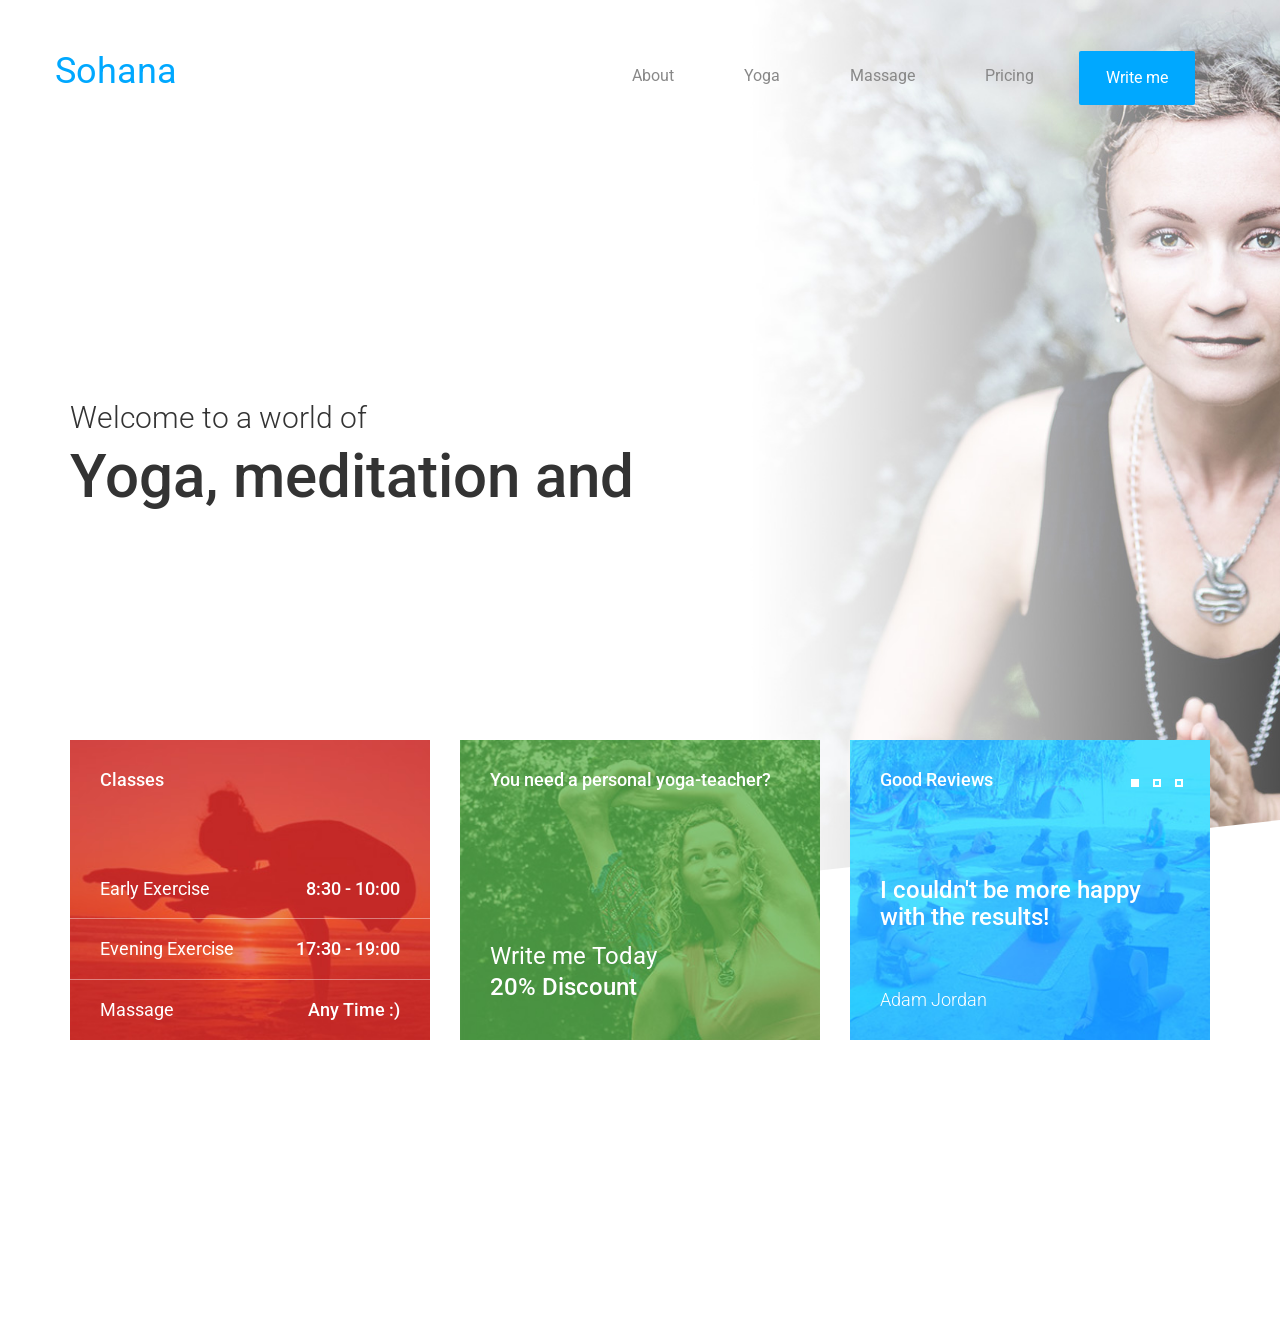
==== newsite/index.html @ 434011b8 "03.02" ====
<!DOCTYPE html>
<html ng-app='Sohana'>
  <head>
    <title>Anna Sohana - Yoga, Meditation and Massage in Bali</title>
    <meta content='text/html;charset=utf-8' http-equiv='Content-Type'>
    <meta content='Yoga, Meditation and Massage in Bali - it is possible to obtain a high-quality service in an atmosphere of Balinese beauty and comfort.' name='description'>
    <meta content='yoga, meditation, massage, bali, anna sohana' name='keywords'>
    <meta content='cv3Nt0P52URMZo4CkkmgYUwDReVI59nqCOjPQKMt_Gg' name='google-site-verification'>
    <link href='public/images/icons/favicon.ico' rel='shortcut icon' type='image/x-icon'>
    
    <!-- Normalize -->
	<link rel="stylesheet" type="text/css" href="css/normalize.css">
	<!-- Bootstrap -->
	<link rel="stylesheet" type="text/css" href="css/bootstrap.css">
	<!-- Owl -->
	<link rel="stylesheet" type="text/css" href="css/owl.css">
	<!-- Animate.css -->
	<link rel="stylesheet" type="text/css" href="css/animate.css">
	<!-- Font Awesome -->
	<link rel="stylesheet" type="text/css" href="fonts/font-awesome-4.1.0/css/font-awesome.min.css">
	<!-- Elegant Icons -->
	<link rel="stylesheet" type="text/css" href="fonts/eleganticons/et-icons.css">
	<!-- Main style -->
	<link rel="stylesheet" type="text/css" href="css/cardio.css">

    <!--[if IE]>
      <link href='public/stylesheets/ie.css' rel='stylesheet' type='text/css'>
    <![endif]-->
  </head>
  <body>
	<div class="preloader">
		<img src="img/loader.gif" alt="Preloader image">
	</div>
	<nav class="navbar">
		<div class="container">
			<!-- Brand and toggle get grouped for better mobile display -->
			<div class="navbar-header">
				<button type="button" class="navbar-toggle collapsed" data-toggle="collapse" data-target="#bs-example-navbar-collapse-1">
					<span class="sr-only">Toggle navigation</span>
					<span class="icon-bar"></span>
					<span class="icon-bar"></span>
					<span class="icon-bar"></span>
				</button>
				<a class="navbar-brand" href="#"><!--<img src="img/logo-active.png" data-active-url="img/logo-active.png" alt="">-->Sohana</a>
			</div>
			<!-- Collect the nav links, forms, and other content for toggling -->
			<div class="collapse navbar-collapse" id="bs-example-navbar-collapse-1">
				<ul class="nav navbar-nav navbar-right main-nav">
					<li><a href="#intro">About</a></li>
					<li><a href="#services">Yoga</a></li>
					<li><a href="#team">Massage</a></li>
					<li><a href="#pricing">Pricing</a></li>
					<li><a href="#" data-toggle="modal" data-target="#modal1" class="btn btn-blue">Write me</a></li>
				</ul>
			</div>
			<!-- /.navbar-collapse -->
		</div>
		<!-- /.container-fluid -->
	</nav>
	
	<header id="intro">
		<div class="container">
			<div class="table">
				<div class="header-text">
					<div class="row">
						<div class="col-md-8 text-left ">
							<h3 class="light ">Welcome to a world of</h3>
							<h1 class=" typed">Yoga, meditation and massage on Bali.</h1>
							<!--<span class="typed-cursor">|</span>-->
						</div>
					</div>
				</div>
			</div>
		</div>
	</header>
	<section class="top-section">
		<div class="cut cut-top"></div>
		<div class="container">
			<div class="row intro-tables">
				<div class="col-md-4">
					<div class="intro-table intro-table-first">
						<h5 class="white heading">Classes</h5>
						<div class="owl-carousel owl-schedule bottom">
							<div class="item">
								<div class="schedule-row row">
									<div class="col-xs-6">
										<h5 class="regular white">Early Exercise</h5>
									</div>
									<div class="col-xs-6 text-right">
										<h5 class="white">8:30 - 10:00</h5>
									</div>
								</div>
								<div class="schedule-row row">
									<div class="col-xs-6">
										<h5 class="regular white">Evening
	
 Exercise</h5>
									</div>
									<div class="col-xs-6 text-right">
										<h5 class="white">17:30 - 19:00</h5>
									</div>
								</div>
								<div class="schedule-row row">
									<div class="col-xs-6">
										<h5 class="regular white">Massage</h5>
									</div>
									<div class="col-xs-6 text-right">
										<h5 class="white">Any Time :)</h5>
									</div>
								</div>
							</div>
							
						</div>
					</div>
				</div>
				<div class="col-md-4">
					<div class="intro-table intro-table-hover">
						<h5 class="white heading hide-hover">You need a personal yoga-teacher?</h5>
						<div class="bottom">
							<h4 class="white heading small-heading no-margin regular">Write me Today</h4>
							<h4 class="white heading small-pt">20% Discount</h4>
							<a href="#" data-toggle="modal" data-target="#modal1" class="btn btn-white-fill expand">Write Messege</a>
						</div>
					</div>
				</div>
				<div class="col-md-4">
					<div class="intro-table intro-table-third">
						<h5 class="white heading">Good Reviews</h5>
						<div class="owl-testimonials bottom">
							<div class="item">
								<h4 class="white heading content">I couldn't be more happy with the results!</h4>
								<h5 class="white heading light author">Adam Jordan</h5>
							</div>
							<div class="item">
								<h4 class="white heading content">I can't believe how much better I feel!</h4>
								<h5 class="white heading light author">Greg Pardon</h5>
							</div>
							<div class="item">
								<h4 class="white heading content">Incredible transformation and I feel so healthy!</h4>
								<h5 class="white heading light author">Christina Goldman</h5>
							</div>
						</div>
					</div>
				</div>
			</div>
		</div>
	</section>
	
	<div class="modal fade" id="modal1" tabindex="-1" role="dialog" aria-labelledby="myModalLabel" aria-hidden="true">
		<div class="modal-dialog">
			<div class="modal-content modal-popup">
				<a href="#" class="close-link"><i class="icon_close_alt2"></i></a>
				<h3 class="white">I answer you! </h3>
				<form action="" class="popup-form">
					<input type="text" class="form-control form-white" placeholder="Full Name">
					<input type="text" class="form-control form-white" placeholder="Email Address">
					<div class="dropdown">
						<button id="dLabel" class="form-control form-white dropdown" type="button" data-toggle="dropdown" aria-haspopup="true" aria-expanded="false">
							What do u need?
						</button>
						<ul class="dropdown-menu animated fadeIn" role="menu" aria-labelledby="dLabel">
							<li class="animated lightSpeedIn"><a href="#">Massage</a></li>
							<li class="animated lightSpeedIn"><a href="#">Yoga</a></li>
							<li class="animated lightSpeedIn"><a href="#">Meditation</a></li>
							<li class="animated lightSpeedIn"><a href="#">Free trial class</a></li>
						</ul>
					</div>
					<div class="checkbox-holder text-left">
						<div class="checkbox">
							<input type="checkbox" value="None" id="squaredOne" name="check" />
							
						</div>
					</div>
					<button type="submit" class="btn btn-submit">Submit</button>
				</form>
			</div>
		</div>
	</div>
	
    </body>
  
  <script src="js/jquery-1.11.1.min.js"></script>
  <script src="js/owl.carousel.min.js"></script>
  <script src="js/bootstrap.min.js"></script>
  <script src="js/wow.min.js"></script>
  <script src="js/typewriter.js"></script>
  <script src="js/jquery.onepagenav.js"></script>
  <script src="js/main.js"></script>
  
  <script src='vendor/components/angular/angular.min.js' type='text/javascript'></script>
    <script src='vendor/components/angular-sanitize/angular-sanitize.min.js' type='text/javascript'></script>
    <script src='public/javascripts/application.js' type='text/javascript'></script>
  
</html>
---- newsite/fonts/eleganticons/et-icons.css ----
@font-face {
	font-family: 'ElegantIcons';
	src:url('ElegantIcons.eot');
	src:url('ElegantIcons.eot?#iefix') format('embedded-opentype'),
		url('ElegantIcons.woff') format('woff'),
		url('ElegantIcons.ttf') format('truetype'),
		url('ElegantIcons.svg#ElegantIcons') format('svg');
	font-weight: normal;
	font-style: normal;
}

/* Use the following CSS code if you want to use data attributes for inserting your icons */
[data-icon]:before {
	font-family: 'ElegantIcons';
	content: attr(data-icon);
	speak: none;
	font-weight: normal;
	font-variant: normal;
	text-transform: none;
	line-height: 1;
	-webkit-font-smoothing: antialiased;
	-moz-osx-font-smoothing: grayscale;
}

/* Use the following CSS code if you want to have a class per icon */
/*
Instead of a list of all class selectors,
you can use the generic selector below, but it's slower:
[class*="your-class-prefix"] {
*/
.arrow_up, .arrow_down, .arrow_left, .arrow_right, .arrow_left-up, .arrow_right-up, .arrow_right-down, .arrow_left-down, .arrow-up-down, .arrow_up-down_alt, .arrow_left-right_alt, .arrow_left-right, .arrow_expand_alt2, .arrow_expand_alt, .arrow_condense, .arrow_expand, .arrow_move, .arrow_carrot-up, .arrow_carrot-down, .arrow_carrot-left, .arrow_carrot-right, .arrow_carrot-2up, .arrow_carrot-2down, .arrow_carrot-2left, .arrow_carrot-2right, .arrow_carrot-up_alt2, .arrow_carrot-down_alt2, .arrow_carrot-left_alt2, .arrow_carrot-right_alt2, .arrow_carrot-2up_alt2, .arrow_carrot-2down_alt2, .arrow_carrot-2left_alt2, .arrow_carrot-2right_alt2, .arrow_triangle-up, .arrow_triangle-down, .arrow_triangle-left, .arrow_triangle-right, .arrow_triangle-up_alt2, .arrow_triangle-down_alt2, .arrow_triangle-left_alt2, .arrow_triangle-right_alt2, .arrow_back, .icon_minus-06, .icon_plus, .icon_close, .icon_check, .icon_minus_alt2, .icon_plus_alt2, .icon_close_alt2, .icon_check_alt2, .icon_zoom-out_alt, .icon_zoom-in_alt, .icon_search, .icon_box-empty, .icon_box-selected, .icon_minus-box, .icon_plus-box, .icon_box-checked, .icon_circle-empty, .icon_circle-slelected, .icon_stop_alt2, .icon_stop, .icon_pause_alt2, .icon_pause, .icon_menu, .icon_menu-square_alt2, .icon_menu-circle_alt2, .icon_ul, .icon_ol, .icon_adjust-horiz, .icon_adjust-vert, .icon_document_alt, .icon_documents_alt, .icon_pencil, .icon_pencil-edit_alt, .icon_pencil-edit, .icon_folder-alt, .icon_folder-open_alt, .icon_folder-add_alt, .icon_info_alt, .icon_error-oct_alt, .icon_error-circle_alt, .icon_error-triangle_alt, .icon_question_alt2, .icon_question, .icon_comment_alt, .icon_chat_alt, .icon_vol-mute_alt, .icon_volume-low_alt, .icon_volume-high_alt, .icon_quotations, .icon_quotations_alt2, .icon_clock_alt, .icon_lock_alt, .icon_lock-open_alt, .icon_key_alt, .icon_cloud_alt, .icon_cloud-upload_alt, .icon_cloud-download_alt, .icon_image, .icon_images, .icon_lightbulb_alt, .icon_gift_alt, .icon_house_alt, .icon_genius, .icon_mobile, .icon_tablet, .icon_laptop, .icon_desktop, .icon_camera_alt, .icon_mail_alt, .icon_cone_alt, .icon_ribbon_alt, .icon_bag_alt, .icon_creditcard, .icon_cart_alt, .icon_paperclip, .icon_tag_alt, .icon_tags_alt, .icon_trash_alt, .icon_cursor_alt, .icon_mic_alt, .icon_compass_alt, .icon_pin_alt, .icon_pushpin_alt, .icon_map_alt, .icon_drawer_alt, .icon_toolbox_alt, .icon_book_alt, .icon_calendar, .icon_film, .icon_table, .icon_contacts_alt, .icon_headphones, .icon_lifesaver, .icon_piechart, .icon_refresh, .icon_link_alt, .icon_link, .icon_loading, .icon_blocked, .icon_archive_alt, .icon_heart_alt, .icon_star_alt, .icon_star-half_alt, .icon_star, .icon_star-half, .icon_tools, .icon_tool, .icon_cog, .icon_cogs, .arrow_up_alt, .arrow_down_alt, .arrow_left_alt, .arrow_right_alt, .arrow_left-up_alt, .arrow_right-up_alt, .arrow_right-down_alt, .arrow_left-down_alt, .arrow_condense_alt, .arrow_expand_alt3, .arrow_carrot_up_alt, .arrow_carrot-down_alt, .arrow_carrot-left_alt, .arrow_carrot-right_alt, .arrow_carrot-2up_alt, .arrow_carrot-2dwnn_alt, .arrow_carrot-2left_alt, .arrow_carrot-2right_alt, .arrow_triangle-up_alt, .arrow_triangle-down_alt, .arrow_triangle-left_alt, .arrow_triangle-right_alt, .icon_minus_alt, .icon_plus_alt, .icon_close_alt, .icon_check_alt, .icon_zoom-out, .icon_zoom-in, .icon_stop_alt, .icon_menu-square_alt, .icon_menu-circle_alt, .icon_document, .icon_documents, .icon_pencil_alt, .icon_folder, .icon_folder-open, .icon_folder-add, .icon_folder_upload, .icon_folder_download, .icon_info, .icon_error-circle, .icon_error-oct, .icon_error-triangle, .icon_question_alt, .icon_comment, .icon_chat, .icon_vol-mute, .icon_volume-low, .icon_volume-high, .icon_quotations_alt, .icon_clock, .icon_lock, .icon_lock-open, .icon_key, .icon_cloud, .icon_cloud-upload, .icon_cloud-download, .icon_lightbulb, .icon_gift, .icon_house, .icon_camera, .icon_mail, .icon_cone, .icon_ribbon, .icon_bag, .icon_cart, .icon_tag, .icon_tags, .icon_trash, .icon_cursor, .icon_mic, .icon_compass, .icon_pin, .icon_pushpin, .icon_map, .icon_drawer, .icon_toolbox, .icon_book, .icon_contacts, .icon_archive, .icon_heart, .icon_profile, .icon_group, .icon_grid-2x2, .icon_grid-3x3, .icon_music, .icon_pause_alt, .icon_phone, .icon_upload, .icon_download, .social_facebook, .social_twitter, .social_pinterest, .social_googleplus, .social_tumblr, .social_tumbleupon, .social_wordpress, .social_instagram, .social_dribbble, .social_vimeo, .social_linkedin, .social_rss, .social_deviantart, .social_share, .social_myspace, .social_skype, .social_youtube, .social_picassa, .social_googledrive, .social_flickr, .social_blogger, .social_spotify, .social_delicious, .social_facebook_circle, .social_twitter_circle, .social_pinterest_circle, .social_googleplus_circle, .social_tumblr_circle, .social_stumbleupon_circle, .social_wordpress_circle, .social_instagram_circle, .social_dribbble_circle, .social_vimeo_circle, .social_linkedin_circle, .social_rss_circle, .social_deviantart_circle, .social_share_circle, .social_myspace_circle, .social_skype_circle, .social_youtube_circle, .social_picassa_circle, .social_googledrive_alt2, .social_flickr_circle, .social_blogger_circle, .social_spotify_circle, .social_delicious_circle, .social_facebook_square, .social_twitter_square, .social_pinterest_square, .social_googleplus_square, .social_tumblr_square, .social_stumbleupon_square, .social_wordpress_square, .social_instagram_square, .social_dribbble_square, .social_vimeo_square, .social_linkedin_square, .social_rss_square, .social_deviantart_square, .social_share_square, .social_myspace_square, .social_skype_square, .social_youtube_square, .social_picassa_square, .social_googledrive_square, .social_flickr_square, .social_blogger_square, .social_spotify_square, .social_delicious_square, .icon_printer, .icon_calulator, .icon_building, .icon_floppy, .icon_drive, .icon_search-2, .icon_id, .icon_id-2, .icon_puzzle, .icon_like, .icon_dislike, .icon_mug, .icon_currency, .icon_wallet, .icon_pens, .icon_easel, .icon_flowchart, .icon_datareport, .icon_briefcase, .icon_shield, .icon_percent, .icon_globe, .icon_globe-2, .icon_target, .icon_hourglass, .icon_balance, .icon_rook, .icon_printer-alt, .icon_calculator_alt, .icon_building_alt, .icon_floppy_alt, .icon_drive_alt, .icon_search_alt, .icon_id_alt, .icon_id-2_alt, .icon_puzzle_alt, .icon_like_alt, .icon_dislike_alt, .icon_mug_alt, .icon_currency_alt, .icon_wallet_alt, .icon_pens_alt, .icon_easel_alt, .icon_flowchart_alt, .icon_datareport_alt, .icon_briefcase_alt, .icon_shield_alt, .icon_percent_alt, .icon_globe_alt, .icon_clipboard {
	font-family: 'ElegantIcons';
	speak: none;
	font-style: normal;
	font-weight: normal;
	font-variant: normal;
	text-transform: none;
	line-height: 1;
	-webkit-font-smoothing: antialiased;
}
.arrow_up:before {
	content: "\21";
}
.arrow_down:before {
	content: "\22";
}
.arrow_left:before {
	content: "\23";
}
.arrow_right:before {
	content: "\24";
}
.arrow_left-up:before {
	content: "\25";
}
.arrow_right-up:before {
	content: "\26";
}
.arrow_right-down:before {
	content: "\27";
}
.arrow_left-down:before {
	content: "\28";
}
.arrow-up-down:before {
	content: "\29";
}
.arrow_up-down_alt:before {
	content: "\2a";
}
.arrow_left-right_alt:before {
	content: "\2b";
}
.arrow_left-right:before {
	content: "\2c";
}
.arrow_expand_alt2:before {
	content: "\2d";
}
.arrow_expand_alt:before {
	content: "\2e";
}
.arrow_condense:before {
	content: "\2f";
}
.arrow_expand:before {
	content: "\30";
}
.arrow_move:before {
	content: "\31";
}
.arrow_carrot-up:before {
	content: "\32";
}
.arrow_carrot-down:before {
	content: "\33";
}
.arrow_carrot-left:before {
	content: "\34";
}
.arrow_carrot-right:before {
	content: "\35";
}
.arrow_carrot-2up:before {
	content: "\36";
}
.arrow_carrot-2down:before {
	content: "\37";
}
.arrow_carrot-2left:before {
	content: "\38";
}
.arrow_carrot-2right:before {
	content: "\39";
}
.arrow_carrot-up_alt2:before {
	content: "\3a";
}
.arrow_carrot-down_alt2:before {
	content: "\3b";
}
.arrow_carrot-left_alt2:before {
	content: "\3c";
}
.arrow_carrot-right_alt2:before {
	content: "\3d";
}
.arrow_carrot-2up_alt2:before {
	content: "\3e";
}
.arrow_carrot-2down_alt2:before {
	content: "\3f";
}
.arrow_carrot-2left_alt2:before {
	content: "\40";
}
.arrow_carrot-2right_alt2:before {
	content: "\41";
}
.arrow_triangle-up:before {
	content: "\42";
}
.arrow_triangle-down:before {
	content: "\43";
}
.arrow_triangle-left:before {
	content: "\44";
}
.arrow_triangle-right:before {
	content: "\45";
}
.arrow_triangle-up_alt2:before {
	content: "\46";
}
.arrow_triangle-down_alt2:before {
	content: "\47";
}
.arrow_triangle-left_alt2:before {
	content: "\48";
}
.arrow_triangle-right_alt2:before {
	content: "\49";
}
.arrow_back:before {
	content: "\4a";
}
.icon_minus-06:before {
	content: "\4b";
}
.icon_plus:before {
	content: "\4c";
}
.icon_close:before {
	content: "\4d";
}
.icon_check:before {
	content: "\4e";
}
.icon_minus_alt2:before {
	content: "\4f";
}
.icon_plus_alt2:before {
	content: "\50";
}
.icon_close_alt2:before {
	content: "\51";
}
.icon_check_alt2:before {
	content: "\52";
}
.icon_zoom-out_alt:before {
	content: "\53";
}
.icon_zoom-in_alt:before {
	content: "\54";
}
.icon_search:before {
	content: "\55";
}
.icon_box-empty:before {
	content: "\56";
}
.icon_box-selected:before {
	content: "\57";
}
.icon_minus-box:before {
	content: "\58";
}
.icon_plus-box:before {
	content: "\59";
}
.icon_box-checked:before {
	content: "\5a";
}
.icon_circle-empty:before {
	content: "\5b";
}
.icon_circle-slelected:before {
	content: "\5c";
}
.icon_stop_alt2:before {
	content: "\5d";
}
.icon_stop:before {
	content: "\5e";
}
.icon_pause_alt2:before {
	content: "\5f";
}
.icon_pause:before {
	content: "\60";
}
.icon_menu:before {
	content: "\61";
}
.icon_menu-square_alt2:before {
	content: "\62";
}
.icon_menu-circle_alt2:before {
	content: "\63";
}
.icon_ul:before {
	content: "\64";
}
.icon_ol:before {
	content: "\65";
}
.icon_adjust-horiz:before {
	content: "\66";
}
.icon_adjust-vert:before {
	content: "\67";
}
.icon_document_alt:before {
	content: "\68";
}
.icon_documents_alt:before {
	content: "\69";
}
.icon_pencil:before {
	content: "\6a";
}
.icon_pencil-edit_alt:before {
	content: "\6b";
}
.icon_pencil-edit:before {
	content: "\6c";
}
.icon_folder-alt:before {
	content: "\6d";
}
.icon_folder-open_alt:before {
	content: "\6e";
}
.icon_folder-add_alt:before {
	content: "\6f";
}
.icon_info_alt:before {
	content: "\70";
}
.icon_error-oct_alt:before {
	content: "\71";
}
.icon_error-circle_alt:before {
	content: "\72";
}
.icon_error-triangle_alt:before {
	content: "\73";
}
.icon_question_alt2:before {
	content: "\74";
}
.icon_question:before {
	content: "\75";
}
.icon_comment_alt:before {
	content: "\76";
}
.icon_chat_alt:before {
	content: "\77";
}
.icon_vol-mute_alt:before {
	content: "\78";
}
.icon_volume-low_alt:before {
	content: "\79";
}
.icon_volume-high_alt:before {
	content: "\7a";
}
.icon_quotations:before {
	content: "\7b";
}
.icon_quotations_alt2:before {
	content: "\7c";
}
.icon_clock_alt:before {
	content: "\7d";
}
.icon_lock_alt:before {
	content: "\7e";
}
.icon_lock-open_alt:before {
	content: "\e000";
}
.icon_key_alt:before {
	content: "\e001";
}
.icon_cloud_alt:before {
	content: "\e002";
}
.icon_cloud-upload_alt:before {
	content: "\e003";
}
.icon_cloud-download_alt:before {
	content: "\e004";
}
.icon_image:before {
	content: "\e005";
}
.icon_images:before {
	content: "\e006";
}
.icon_lightbulb_alt:before {
	content: "\e007";
}
.icon_gift_alt:before {
	content: "\e008";
}
.icon_house_alt:before {
	content: "\e009";
}
.icon_genius:before {
	content: "\e00a";
}
.icon_mobile:before {
	content: "\e00b";
}
.icon_tablet:before {
	content: "\e00c";
}
.icon_laptop:before {
	content: "\e00d";
}
.icon_desktop:before {
	content: "\e00e";
}
.icon_camera_alt:before {
	content: "\e00f";
}
.icon_mail_alt:before {
	content: "\e010";
}
.icon_cone_alt:before {
	content: "\e011";
}
.icon_ribbon_alt:before {
	content: "\e012";
}
.icon_bag_alt:before {
	content: "\e013";
}
.icon_creditcard:before {
	content: "\e014";
}
.icon_cart_alt:before {
	content: "\e015";
}
.icon_paperclip:before {
	content: "\e016";
}
.icon_tag_alt:before {
	content: "\e017";
}
.icon_tags_alt:before {
	content: "\e018";
}
.icon_trash_alt:before {
	content: "\e019";
}
.icon_cursor_alt:before {
	content: "\e01a";
}
.icon_mic_alt:before {
	content: "\e01b";
}
.icon_compass_alt:before {
	content: "\e01c";
}
.icon_pin_alt:before {
	content: "\e01d";
}
.icon_pushpin_alt:before {
	content: "\e01e";
}
.icon_map_alt:before {
	content: "\e01f";
}
.icon_drawer_alt:before {
	content: "\e020";
}
.icon_toolbox_alt:before {
	content: "\e021";
}
.icon_book_alt:before {
	content: "\e022";
}
.icon_calendar:before {
	content: "\e023";
}
.icon_film:before {
	content: "\e024";
}
.icon_table:before {
	content: "\e025";
}
.icon_contacts_alt:before {
	content: "\e026";
}
.icon_headphones:before {
	content: "\e027";
}
.icon_lifesaver:before {
	content: "\e028";
}
.icon_piechart:before {
	content: "\e029";
}
.icon_refresh:before {
	content: "\e02a";
}
.icon_link_alt:before {
	content: "\e02b";
}
.icon_link:before {
	content: "\e02c";
}
.icon_loading:before {
	content: "\e02d";
}
.icon_blocked:before {
	content: "\e02e";
}
.icon_archive_alt:before {
	content: "\e02f";
}
.icon_heart_alt:before {
	content: "\e030";
}
.icon_star_alt:before {
	content: "\e031";
}
.icon_star-half_alt:before {
	content: "\e032";
}
.icon_star:before {
	content: "\e033";
}
.icon_star-half:before {
	content: "\e034";
}
.icon_tools:before {
	content: "\e035";
}
.icon_tool:before {
	content: "\e036";
}
.icon_cog:before {
	content: "\e037";
}
.icon_cogs:before {
	content: "\e038";
}
.arrow_up_alt:before {
	content: "\e039";
}
.arrow_down_alt:before {
	content: "\e03a";
}
.arrow_left_alt:before {
	content: "\e03b";
}
.arrow_right_alt:before {
	content: "\e03c";
}
.arrow_left-up_alt:before {
	content: "\e03d";
}
.arrow_right-up_alt:before {
	content: "\e03e";
}
.arrow_right-down_alt:before {
	content: "\e03f";
}
.arrow_left-down_alt:before {
	content: "\e040";
}
.arrow_condense_alt:before {
	content: "\e041";
}
.arrow_expand_alt3:before {
	content: "\e042";
}
.arrow_carrot_up_alt:before {
	content: "\e043";
}
.arrow_carrot-down_alt:before {
	content: "\e044";
}
.arrow_carrot-left_alt:before {
	content: "\e045";
}
.arrow_carrot-right_alt:before {
	content: "\e046";
}
.arrow_carrot-2up_alt:before {
	content: "\e047";
}
.arrow_carrot-2dwnn_alt:before {
	content: "\e048";
}
.arrow_carrot-2left_alt:before {
	content: "\e049";
}
.arrow_carrot-2right_alt:before {
	content: "\e04a";
}
.arrow_triangle-up_alt:before {
	content: "\e04b";
}
.arrow_triangle-down_alt:before {
	content: "\e04c";
}
.arrow_triangle-left_alt:before {
	content: "\e04d";
}
.arrow_triangle-right_alt:before {
	content: "\e04e";
}
.icon_minus_alt:before {
	content: "\e04f";
}
.icon_plus_alt:before {
	content: "\e050";
}
.icon_close_alt:before {
	content: "\e051";
}
.icon_check_alt:before {
	content: "\e052";
}
.icon_zoom-out:before {
	content: "\e053";
}
.icon_zoom-in:before {
	content: "\e054";
}
.icon_stop_alt:before {
	content: "\e055";
}
.icon_menu-square_alt:before {
	content: "\e056";
}
.icon_menu-circle_alt:before {
	content: "\e057";
}
.icon_document:before {
	content: "\e058";
}
.icon_documents:before {
	content: "\e059";
}
.icon_pencil_alt:before {
	content: "\e05a";
}
.icon_folder:before {
	content: "\e05b";
}
.icon_folder-open:before {
	content: "\e05c";
}
.icon_folder-add:before {
	content: "\e05d";
}
.icon_folder_upload:before {
	content: "\e05e";
}
.icon_folder_download:before {
	content: "\e05f";
}
.icon_info:before {
	content: "\e060";
}
.icon_error-circle:before {
	content: "\e061";
}
.icon_error-oct:before {
	content: "\e062";
}
.icon_error-triangle:before {
	content: "\e063";
}
.icon_question_alt:before {
	content: "\e064";
}
.icon_comment:before {
	content: "\e065";
}
.icon_chat:before {
	content: "\e066";
}
.icon_vol-mute:before {
	content: "\e067";
}
.icon_volume-low:before {
	content: "\e068";
}
.icon_volume-high:before {
	content: "\e069";
}
.icon_quotations_alt:before {
	content: "\e06a";
}
.icon_clock:before {
	content: "\e06b";
}
.icon_lock:before {
	content: "\e06c";
}
.icon_lock-open:before {
	content: "\e06d";
}
.icon_key:before {
	content: "\e06e";
}
.icon_cloud:before {
	content: "\e06f";
}
.icon_cloud-upload:before {
	content: "\e070";
}
.icon_cloud-download:before {
	content: "\e071";
}
.icon_lightbulb:before {
	content: "\e072";
}
.icon_gift:before {
	content: "\e073";
}
.icon_house:before {
	content: "\e074";
}
.icon_camera:before {
	content: "\e075";
}
.icon_mail:before {
	content: "\e076";
}
.icon_cone:before {
	content: "\e077";
}
.icon_ribbon:before {
	content: "\e078";
}
.icon_bag:before {
	content: "\e079";
}
.icon_cart:before {
	content: "\e07a";
}
.icon_tag:before {
	content: "\e07b";
}
.icon_tags:before {
	content: "\e07c";
}
.icon_trash:before {
	content: "\e07d";
}
.icon_cursor:before {
	content: "\e07e";
}
.icon_mic:before {
	content: "\e07f";
}
.icon_compass:before {
	content: "\e080";
}
.icon_pin:before {
	content: "\e081";
}
.icon_pushpin:before {
	content: "\e082";
}
.icon_map:before {
	content: "\e083";
}
.icon_drawer:before {
	content: "\e084";
}
.icon_toolbox:before {
	content: "\e085";
}
.icon_book:before {
	content: "\e086";
}
.icon_contacts:before {
	content: "\e087";
}
.icon_archive:before {
	content: "\e088";
}
.icon_heart:before {
	content: "\e089";
}
.icon_profile:before {
	content: "\e08a";
}
.icon_group:before {
	content: "\e08b";
}
.icon_grid-2x2:before {
	content: "\e08c";
}
.icon_grid-3x3:before {
	content: "\e08d";
}
.icon_music:before {
	content: "\e08e";
}
.icon_pause_alt:before {
	content: "\e08f";
}
.icon_phone:before {
	content: "\e090";
}
.icon_upload:before {
	content: "\e091";
}
.icon_download:before {
	content: "\e092";
}
.social_facebook:before {
	content: "\e093";
}
.social_twitter:before {
	content: "\e094";
}
.social_pinterest:before {
	content: "\e095";
}
.social_googleplus:before {
	content: "\e096";
}
.social_tumblr:before {
	content: "\e097";
}
.social_tumbleupon:before {
	content: "\e098";
}
.social_wordpress:before {
	content: "\e099";
}
.social_instagram:before {
	content: "\e09a";
}
.social_dribbble:before {
	content: "\e09b";
}
.social_vimeo:before {
	content: "\e09c";
}
.social_linkedin:before {
	content: "\e09d";
}
.social_rss:before {
	content: "\e09e";
}
.social_deviantart:before {
	content: "\e09f";
}
.social_share:before {
	content: "\e0a0";
}
.social_myspace:before {
	content: "\e0a1";
}
.social_skype:before {
	content: "\e0a2";
}
.social_youtube:before {
	content: "\e0a3";
}
.social_picassa:before {
	content: "\e0a4";
}
.social_googledrive:before {
	content: "\e0a5";
}
.social_flickr:before {
	content: "\e0a6";
}
.social_blogger:before {
	content: "\e0a7";
}
.social_spotify:before {
	content: "\e0a8";
}
.social_delicious:before {
	content: "\e0a9";
}
.social_facebook_circle:before {
	content: "\e0aa";
}
.social_twitter_circle:before {
	content: "\e0ab";
}
.social_pinterest_circle:before {
	content: "\e0ac";
}
.social_googleplus_circle:before {
	content: "\e0ad";
}
.social_tumblr_circle:before {
	content: "\e0ae";
}
.social_stumbleupon_circle:before {
	content: "\e0af";
}
.social_wordpress_circle:before {
	content: "\e0b0";
}
.social_instagram_circle:before {
	content: "\e0b1";
}
.social_dribbble_circle:before {
	content: "\e0b2";
}
.social_vimeo_circle:before {
	content: "\e0b3";
}
.social_linkedin_circle:before {
	content: "\e0b4";
}
.social_rss_circle:before {
	content: "\e0b5";
}
.social_deviantart_circle:before {
	content: "\e0b6";
}
.social_share_circle:before {
	content: "\e0b7";
}
.social_myspace_circle:before {
	content: "\e0b8";
}
.social_skype_circle:before {
	content: "\e0b9";
}
.social_youtube_circle:before {
	content: "\e0ba";
}
.social_picassa_circle:before {
	content: "\e0bb";
}
.social_googledrive_alt2:before {
	content: "\e0bc";
}
.social_flickr_circle:before {
	content: "\e0bd";
}
.social_blogger_circle:before {
	content: "\e0be";
}
.social_spotify_circle:before {
	content: "\e0bf";
}
.social_delicious_circle:before {
	content: "\e0c0";
}
.social_facebook_square:before {
	content: "\e0c1";
}
.social_twitter_square:before {
	content: "\e0c2";
}
.social_pinterest_square:before {
	content: "\e0c3";
}
.social_googleplus_square:before {
	content: "\e0c4";
}
.social_tumblr_square:before {
	content: "\e0c5";
}
.social_stumbleupon_square:before {
	content: "\e0c6";
}
.social_wordpress_square:before {
	content: "\e0c7";
}
.social_instagram_square:before {
	content: "\e0c8";
}
.social_dribbble_square:before {
	content: "\e0c9";
}
.social_vimeo_square:before {
	content: "\e0ca";
}
.social_linkedin_square:before {
	content: "\e0cb";
}
.social_rss_square:before {
	content: "\e0cc";
}
.social_deviantart_square:before {
	content: "\e0cd";
}
.social_share_square:before {
	content: "\e0ce";
}
.social_myspace_square:before {
	content: "\e0cf";
}
.social_skype_square:before {
	content: "\e0d0";
}
.social_youtube_square:before {
	content: "\e0d1";
}
.social_picassa_square:before {
	content: "\e0d2";
}
.social_googledrive_square:before {
	content: "\e0d3";
}
.social_flickr_square:before {
	content: "\e0d4";
}
.social_blogger_square:before {
	content: "\e0d5";
}
.social_spotify_square:before {
	content: "\e0d6";
}
.social_delicious_square:before {
	content: "\e0d7";
}
.icon_printer:before {
	content: "\e103";
}
.icon_calulator:before {
	content: "\e0ee";
}
.icon_building:before {
	content: "\e0ef";
}
.icon_floppy:before {
	content: "\e0e8";
}
.icon_drive:before {
	content: "\e0ea";
}
.icon_search-2:before {
	content: "\e101";
}
.icon_id:before {
	content: "\e107";
}
.icon_id-2:before {
	content: "\e108";
}
.icon_puzzle:before {
	content: "\e102";
}
.icon_like:before {
	content: "\e106";
}
.icon_dislike:before {
	content: "\e0eb";
}
.icon_mug:before {
	content: "\e105";
}
.icon_currency:before {
	content: "\e0ed";
}
.icon_wallet:before {
	content: "\e100";
}
.icon_pens:before {
	content: "\e104";
}
.icon_easel:before {
	content: "\e0e9";
}
.icon_flowchart:before {
	content: "\e109";
}
.icon_datareport:before {
	content: "\e0ec";
}
.icon_briefcase:before {
	content: "\e0fe";
}
.icon_shield:before {
	content: "\e0f6";
}
.icon_percent:before {
	content: "\e0fb";
}
.icon_globe:before {
	content: "\e0e2";
}
.icon_globe-2:before {
	content: "\e0e3";
}
.icon_target:before {
	content: "\e0f5";
}
.icon_hourglass:before {
	content: "\e0e1";
}
.icon_balance:before {
	content: "\e0ff";
}
.icon_rook:before {
	content: "\e0f8";
}
.icon_printer-alt:before {
	content: "\e0fa";
}
.icon_calculator_alt:before {
	content: "\e0e7";
}
.icon_building_alt:before {
	content: "\e0fd";
}
.icon_floppy_alt:before {
	content: "\e0e4";
}
.icon_drive_alt:before {
	content: "\e0e5";
}
.icon_search_alt:before {
	content: "\e0f7";
}
.icon_id_alt:before {
	content: "\e0e0";
}
.icon_id-2_alt:before {
	content: "\e0fc";
}
.icon_puzzle_alt:before {
	content: "\e0f9";
}
.icon_like_alt:before {
	content: "\e0dd";
}
.icon_dislike_alt:before {
	content: "\e0f1";
}
.icon_mug_alt:before {
	content: "\e0dc";
}
.icon_currency_alt:before {
	content: "\e0f3";
}
.icon_wallet_alt:before {
	content: "\e0d8";
}
.icon_pens_alt:before {
	content: "\e0db";
}
.icon_easel_alt:before {
	content: "\e0f0";
}
.icon_flowchart_alt:before {
	content: "\e0df";
}
.icon_datareport_alt:before {
	content: "\e0f2";
}
.icon_briefcase_alt:before {
	content: "\e0f4";
}
.icon_shield_alt:before {
	content: "\e0d9";
}
.icon_percent_alt:before {
	content: "\e0da";
}
.icon_globe_alt:before {
	content: "\e0de";
}
.icon_clipboard:before {
	content: "\e0e6";
}


	.glyph {
		float: left;
		text-align: center;
		padding: .75em;
		margin: .4em 1.5em .75em 0;
		width: 6em;
text-shadow: none;
	}
        .glyph_big {
        font-size: 128px;
        color: #59c5dc;
        float: left;
        margin-right: 20px;
        }

        .glyph div { padding-bottom: 10px;}

	.glyph input {
		font-family: consolas, monospace;
		font-size: 12px;
		width: 100%;
		text-align: center;
		border: 0;
		box-shadow: 0 0 0 1px #ccc;
		padding: .2em;
                -moz-border-radius: 5px;
                -webkit-border-radius: 5px;
	}
	.centered {
		margin-left: auto;
		margin-right: auto;
	}
	.glyph .fs1 {
		font-size: 2em;
	}
---- newsite/css/cardio.css ----
@import url(http://fonts.googleapis.com/css?family=Roboto:300,400,500,700);
body {
	font-family: 'Roboto', 'Helvetica Neue', 'Segoe UI', Helvetica, Arial, sans-serif;
	font-size: 14px;
	overflow-x: hidden;
	color: #2a3237;
	-webkit-font-smoothing: antialiased;
	-moz-osx-font-smoothing: grayscale;
}

.parallax {
	position: absolute;
	overflow: hidden;
	width: 100%;
	-webkit-transform: translateZ(0);
	-ms-transform: translateZ(0);
	transform: translateZ(0);
}

.parallax img {
	width: 100%;
	height: 100%;
}
/* Preloader */

.preloader {
	position: fixed;
	z-index: 9999;
	width: 100%;
	height: 100%;
	background-color: white;
}

.preloader img {
	position: absolute;
	top: calc(50% - 32px);
	left: calc(50% - 32px);
}

.preloader div {
	display: none;
	/* Preload the Second Pricing Image */
	background: url(../img/pricing2.jpg) no-repeat 9999px 9999px;
	background-position: 9999px 9999px;
}

/* Typography */

p {
	font-size: 18px;
	line-height: 1.5;
	color: #8a8e91;
}

h1,
h2,
h3,
h4,
h5,
h6 {
	font-family: 'Roboto', 'Avenir Next', 'Helvetica Neue', 'Segoe UI', Helvetica, Arial, sans-serif;
	position: relative;
	margin: 10px 0;
}

h1 {
	font-size: 60px;
}

h2 {
	font-size: 48px;
}

h3 {
	font-size: 30px;
}

h4 {
	font-size: 24px;
}

h5 {
	font-size: 18px;
}

h6 {
	font-size: 16px;
}

ul.white-list {
	padding: 0;
	list-style-type: none;
}

ul.white-list li {
	font-size: 18px;
	margin: 10px 0;
	color: #fff;
}

ul.white-list li:before {
	content: ' ';
	position: relative;
	top: -3px;
	display: inline-block;
	width: 6px;
	height: 6px;
	margin-right: 15px;
	background: white;
}

header {
	position: relative;
	width: 100%;
	color: white;
	background: rgba(28, 36, 65, 0.93);
	background: url('../img/header.jpg');
	background-size: cover;
}

header .table {
	display: table;
	height: 100%;
}

header .container {
	height: 100%;
}

header .header-text {
	display: table-cell;
	text-align: center;
	vertical-align: middle;
	color: white;
}

header .typed {
	display: inline-block;
	margin: 0;
}

header .typed-cursor {
	font-size: 60px;
	display: inline-block;
	margin: 0 10px;
	color: #00a8ff;
	-webkit-animation-name: flash;
	animation-name: flash;
	-webkit-animation-duration: 1s;
	animation-duration: 1s;
	-webkit-animation-iteration-count: infinite;
	animation-iteration-count: infinite;
}

a {
	text-decoration: none;
	color: #00a8ff;
	-webkit-transition: all 0.3s ease;
	transition: all 0.3s ease;
}
/* Navigation Bar ( Navbar ) */

nav.navbar {
	position: absolute;
	z-index: 9500;
	width: 100%;
	width: 100vw;
	-webkit-transition: all 0.3s ease;
	transition: all 0.3s ease;
}

nav.navbar .navbar-nav li.active a:not(.btn) {
	color: #00a8ff !important;
}

nav.navbar-fixed-top {
	z-index: 9499;
	top: 0;
	padding: 25px 0;
	opacity: 0;
	background: white;
	box-shadow: 0px 4px 3px rgba(0, 0, 0, 0.05);
}

nav.navbar-fixed-top .navbar-nav > li > a:not(.btn) {
	color: #bbb;
}

.icon-bar {
	background: #bbb;
}
/* Buttons */

.btn {
	font-size: 18px;
	display: inline-block;
	padding: 15px 30px;
	color: white;
	border: 2px solid transparent;
	border-radius: 2px;
	background: transparent;
	-webkit-transition: all 0.3s ease;
	transition: all 0.3s ease;
}

.btn:hover,
.btn:focus {
	color: white;
}

.btn.btn-blue {
	background: #00a8ff;
	color: #fff;
}

.btn.btn-blue:hover {
	background: #31b9ff;
}

.btn.btn-blue-fill {
	color: #00a8ff;
	border-color: #00a8ff;
	background: transparent;
}

.btn.btn-blue-fill:hover {
	color: white;
	background: #00a8ff;
}

.btn.btn-white-fill {
	color: #fff;
	border-color: #fff;
	background: transparent;
}

.btn.btn-white-fill:hover {
	color: #00a8ff;
	background: #fff;
}

.btn.btn-gray-fill {
	color: #fff;
	border-color: #fff;
	background: transparent;
}

.btn.btn-gray-fill:hover {
	border-color: #bbb;
	background: #bbb;
}

/* Blink Cursor */

.blink {
	position: relative;
	top: 4px;
	display: inline-block;
	width: 4px;
	height: 50px;
	height: 5vh;
	margin: 0 10px;
}

.navbar {
	top: 50px;
}

.container {
	position: relative;
	z-index: 1;
}
/* Sections */
section {
	position: relative;
}

.section {
	padding: 40px 0;
	background: #fff;
}

.section-padded {
	padding: 140px 0 40px;
}

.cut-top {
	content: ' ';
	position: absolute;
	z-index: 1;
	top: -80px;
	left: 0;
	width: 0;
	height: 0;
	border-top: 140px solid transparent;
	border-right: 30px solid #fff;
}

.top-section {
	background: #fff;
}

.cut-bottom {
	content: ' ';
	position: absolute;
	z-index: 1;
	bottom: -80px;
	left: 0;
	width: 0;
	height: 0;
	border-bottom: 80px solid transparent;
	border-left: 30px solid white;
}

.intro-tables {
	top: -180px;
	position: relative;
}

.intro-table {
	-webkit-background-size: cover;
	background-size: cover;
	background-repeat: repeat;
	background-position: 0% 0%;
}

.intro-table-first {
	background-image: url('../img/table-1.jpg');
}

.intro-table-hover {
	-webkit-transition: background-image 0.3s ease, background-position 0.3s;
	transition: background-image 0.3s ease, background-position 0.3s;
	background-image: url('../img/table-2.jpg');
}

.intro-table-hover h4 {
	-webkit-transform: translateY(170px);
	transform: translateY(170px);
	-webkit-transition: -webkit-transform 0.3s;
	transition: transform 0.3s;
}

.intro-table-hover:hover {
	background-image: url('../img/table-2-hover.jpg');
	background-position: 50% 50%;
}

.intro-table-third {
	background-image: url('../img/table-3.jpg');
}

.intro-table-hover .expand {
	margin: 30px;
	margin-top: 120px;
	opacity: 0;
	-webkit-transition: -webkit-transform 0.3s, opacity 0.3s;
	transition: transform 0.3s ease, opacity 0.3s;
	-webkit-transform: scale(0.6);
	-ms-transform: scale(0.6);
	transform: scale(0.6);
}

.intro-table-hover:hover h4 {
	-webkit-transform: translateY(0);
	transform: translateY(0);
}

.intro-table-hover:hover .expand {
	opacity: 1;
	-webkit-transform: scale(1);
	-ms-transform: scale(1);
	transform: scale(1);
}

.intro-table-hover .hide-hover {
	-webkit-transition: opacity 0.3s ease;
	transition: opacity 0.3s ease;
}

.intro-table-hover:hover .hide-hover {
	opacity: 0;
}

.intro-tables .intro-table {
	position: relative;
	width: 100%;
	height: 300px;
	margin: 20px 0;
}

.intro-tables .intro-table .heading {
	margin: 0;
	padding: 30px;
}

.intro-tables .intro-table .small-heading {
	margin: 0;
	padding: 0 30px;
}

.intro-tables .intro-table .bottom {
	position: absolute;
	bottom: 0;
}

.intro-tables .intro-table .owl-schedule .schedule-row {
	padding: 10px 30px;
	color: white;
	transition: all 0.3s ease;
}

.owl-schedule .schedule-row:not(:last-child) {
	border-bottom: 1px solid rgba(255, 255, 255, 0.4);
}

.owl-testimonials .author {
	margin-top: 50px;
}

.ripple-effect {
	position: absolute;
	width: 50px;
	height: 50px;
	border-radius: 50%;
	background: white;
	-webkit-animation: ripple-animation 2s;
	animation: ripple-animation 2s;
}

@-webkit-keyframes ripple-animation {
	from {
		opacity: 0.2;
		-webkit-transform: scale(1);
		transform: scale(1);
	}
	to {
		opacity: 0;
		-webkit-transform: scale(100);
		transform: scale(100);
	}
}

@keyframes ripple-animation {
	from {
		opacity: 0.2;
		-webkit-transform: scale(1);
		transform: scale(1);
	}
	to {
		opacity: 0;
		-webkit-transform: scale(100);
		transform: scale(100);
	}
}

.services {
	margin: 40px 0;
}

.service {
	width: 100%;
	height: 320px;
	margin: 80px 0;
	text-align: center;
	border: 1px solid #ddd;
	-webkit-transition: all 0.3s ease;
	transition: all 0.3s ease;
}

.service .icon-holder {
	position: relative;
	top: 100px;
	display: inline-block;
	margin-bottom: 40px;
	padding: 10px;
	background: white;
	-webkit-transition: all 0.3s ease;
	transition: all 0.3s ease;
}

.service .heading {
	position: relative;
	top: 80px;
	-webkit-transition: all 600ms cubic-bezier(0.68, -0.55, 0.265, 1.55);
	transition: all 600ms cubic-bezier(0.68, -0.55, 0.265, 1.55);
}

.service .icon-holder > img.icon {
	width: 40px;
}

.service:hover {
	border-color: #00a8ff;
}

.service:hover .icon-holder {
	top: -30px;
}

.service:hover .heading {
	top: -30px;
}

.service .description {
	width: 80%;
	margin: 0 auto;
	opacity: 0;
	-webkit-transition: all 600ms cubic-bezier(0.68, -0.55, 0.265, 1.55);
	transition: all 600ms cubic-bezier(0.68, -0.55, 0.265, 1.55);
	-webkit-transform: scale(0);
	-ms-transform: scale(0);
	transform: scale(0);
}

.service:hover .description {
	opacity: 1;
	-webkit-transform: scale(1);
	-ms-transform: scale(1);
	transform: scale(1);
}

.team {
	margin: 80px 0;
	padding-bottom: 60px;
	background: white;
	box-shadow: 0 2px 3px rgba(0, 0, 0, 0.07);
}

.team .cover .overlay {
	height: 250px;
	padding-top: 60px;
	opacity: 0;
	background: rgba(0, 168, 255, 0.9);
	-webkit-transition: opacity 0.45s ease;
	transition: opacity 0.45s ease;
}

.team:hover .cover .overlay {
	opacity: 1;
}

.team .avatar {
	position: relative;
	z-index: 2;
	margin-top: -60px;
	border-radius: 50%;
}

.team .title {
	margin: 50px 0;
}
/* Pricing */

#pricing {
	background: #00a8ff url('../img/pricing1.jpg') no-repeat center center;
	-webkit-background-size: cover;
	background-size: cover;
	-webkit-transition: background-image 0.6s linear 0.3s;
	transition: background-image 0.6s linear 0.3s;
}

.owl-pricing img {
	width: 100%;
}

.owl-pricing,
.pricings {
	margin-top: 100px;
	margin-bottom: 100px;
}

.pricing {
	position: relative;
	width: 100%;
}

.pricings .pricing .box-main,
.pricings .pricing .box-second {
	position: relative;
	left: 25%;
	display: inline-block;
	width: 50%;
	height: 300px;
	padding: 50px 40px;
	background: #bbb;
	-webkit-transition: -webkit-transform 0.3s, background-image 0.3s, opacity 0.3s;
	transition: transform 0.3s, background-image 0.3s, opacity 0.3s;
	-webkit-backface-visibility: hidden;
	backface-visibility: hidden;
}

.pricings .pricing .box-main {
	z-index: 10;
	padding-top: 40px;
}

.pricings .pricing .box-main:not(.active) {
	cursor: pointer;
}

.pricings .pricing .box-main .info-icon {
	font-size: 14px;
	position: absolute;
	top: 20px;
	right: 20px;
	pointer-events: none;
	opacity: 0;
	color: #fff;
	-webkit-transition: opacity 0.3s;
	transition: opacity 0.3s;
}

.pricings .pricing .box-main:not(.active) .info-icon {
	opacity: 1;
	-webkit-transition-delay: 0.2s;
	transition-delay: 0.2s;
}

.pricings .pricing .box-main:not(.active):hover {
	background: #afafaf;
}

.pricings .pricing .box-main.active {
	background: #00a8ff;
	-webkit-transform: translateX(-99%);
	-ms-transform: translateX(-99%);
	transform: translateX(-99%);
}

.pricings .pricing .box-second {
	position: absolute;
	top: 0;
	right: 0% !important;
	left: auto;
	opacity: 0;
	background: #afafaf;
}

.pricings .pricing .box-second.active {
	opacity: 1;
	background: #00a8ff;
}

.pricings .pricing.active .box-main,
.pricings .pricing .box-second {
	background: #00a8ff;
}

.pricings .pricing .box-main a.btn {
	margin-top: 50px;
}

.owl-twitter i.icon {
	font-size: 36px;
	margin-bottom: 60px;
	color: white;
}
/* Footer */

footer {
	padding: 140px 0 40px;
	background: url('../img/footer.jpg');
	-webkit-background-size: cover;
	background-size: cover;
}

footer .trial-button {
	overflow: hidden !important;
	margin: 40px 0;
}

footer .open-blink {
	content: ' ';
	position: relative;
	display: inline-block;
	width: 14px;
	height: 14px;
	margin: 0 20px;
	border-radius: 50%;
	background-color: #4caf50;
	-webkit-animation-name: flash;
	animation-name: flash;
	-webkit-animation-duration: 1s;
	animation-duration: 1s;
	-webkit-animation-iteration-count: infinite;
	animation-iteration-count: infinite;
}

footer .open-blink:before {
	content: ' ';
	position: absolute;
	top: -8px;
	left: -8px;
	display: inline-block;
	width: 30px;
	height: 30px;
	opacity: 0.1;
	border-radius: 50%;
	background-color: #4caf50;
}

footer .opening-hours {
	margin-top: 60px;
}

footer .bottom-footer {
	margin-top: 150px;
}

footer .social-footer {
	padding: 0;
	list-style: none;
}

footer .social-footer li {
	display: inline-block;
	margin: 0 10px;
}

footer .social-footer li a {
	font-size: 24px;
	color: #fff;
}

footer .social-footer li:hover a {
	color: #00a8ff;
}
/* Form Control */

.form-control {
	font-size: 18px;
	position: relative;
	left: 0;
	height: auto;
	padding: 20px 30px;
	border: 1px;
	border-radius: 0;
	box-shadow: 0;
}

.form-control.form-white {
	color: #fff;
	border: 2px solid white;
	background: transparent;
	-webkit-transition: background-color 0.3s;
	transition: background-color 0.3s;
}

.form-control.form-white::-webkit-input-placeholder {
	/* WebKit browsers */
	color: #fff;
}

.form-control.form-white:-moz-placeholder {
	opacity: 1;
	/* Mozilla Firefox 4 to 18 */
	color: #fff;
}

.form-control.form-white::-moz-placeholder {
	opacity: 1;
	/* Mozilla Firefox 19+ */
	color: #fff;
}

.form-control.form-white:-ms-input-placeholder {
	/* Internet Explorer 10+ */
	color: #fff;
}

.form-control.form-white:focus {
	background: rgba(255,255,255,0.2);
}

/* Popup */
.modal {
	padding: 0 25px !important;
}

.modal-dialog {
	width: 100%;
	max-width: 560px;
	margin: 0 auto;
}

.modal-popup {
	position: relative;
	padding: 45px 30px;
	text-align: center;
	background: url('../img/popup.jpg');
	box-shadow: none;
	border-radius: 2px;
}

.modal-popup a.close-link {
	font-size: 22px;
	position: absolute;
	top: 20px;
	right: 30px;
	color: #fff;
}

.popup-form {
	width: 90%;
	max-width: 375px;
	margin: 60px auto;
}

.popup-form .form-control {
	margin: 20px 0;
}

.popup-form .form-control.dropdown {
	text-align: left;
}

.popup-form .form-control.dropdown:after {
	content: '\f0d7';
	font-family: 'FontAwesome';
	display: inline-block;
	float: right;
	color: white;
}

.popup-form .dropdown .dropdown-menu {
	top: 65px;
	width: 100%;
	padding: 0;
	border: 2px solid white;
	border-top: 0;
	border-radius: 0;
	background: white;
	box-shadow: none;
}

.popup-form .dropdown .dropdown-menu li {
	font-size: 16px;
	width: 100%;
	background: transparent;
}

.popup-form .dropdown .dropdown-menu li a {
	width: 100%;
	padding: 15px 30px;
	color: #00a8ff;
}

.popup-form .dropdown .dropdown-menu li:hover a {
	color: #fff;
	background: #00a8ff;
}

/* Checkbox */

.checkbox-holder {
	white-space: nowrap;
}

.checkbox {
	position: relative;
	display: block;
}

.checkbox {
	position: relative;
}

.checkbox label:before {
	content: '';
	position: absolute;
	top: 0;
	left: 0;
	width: 20px;
	height: 20px;
	cursor: pointer;
	border: 2px solid white;
	background: transparent;
	-webkit-transition: background-color 0.3s;
	transition: background-color 0.3s;
}

.checkbox input[type=checkbox]:focus + label:before {
	background: rgba(255,255,255,0.2);
}

.checkbox label:after {
	content: '';
	position: absolute;
	top: 6px;
	left: 6px;
	width: 8px;
	height: 8px;
	opacity: 0;
	background: white;
	-webkit-transition: all 0.3s ease;
	transition: all 0.3s ease;
}

.checkbox input[type=checkbox] {
	opacity: 0;
	position: absolute;
	width: 0;
	height: 0;
}

.checkbox input[type=checkbox]:checked + label:after {
	opacity: 1;
}

.checkbox-holder span {
	position: relative;
	display: inline-block;
	margin: 0 0 0 10px;
	white-space: normal;
	color: #fff;
}

.btn.btn-submit {
	width: 100%;
	margin-top: 30px;
	color: #00a8ff;
	border: 2px solid #fff;
	background: #fff;
}

.btn.btn-submit:focus {
	font-weight: bold;
}

.btn.btn-submit:hover {
	color: #00a8ff;
	background: #fff;
}

/* Mobile Nav */
.mobile-nav {
	position: fixed;
	z-index: 9999;
	top: 0;
	left: 0;
	display: table;
	width: 100%;
	height: 100%;
	text-align: center;
	opacity: 0;
	background: rgba(255, 255, 255, 0.98);
	-webkit-transition: all 600ms cubic-bezier(0.68, -0.55, 0.265, 1.55);
	transition: all 600ms cubic-bezier(0.68, -0.55, 0.265, 1.55);
	-webkit-transform: scale(0);
	-ms-transform: scale(0);
	transform: scale(0);
}

.mobile-nav.active {
	opacity: 1;
	-webkit-transform: scale(1);
	-ms-transform: scale(1);
	transform: scale(1);
}

.mobile-nav ul {
	display: table-cell;
	padding: 0;
	list-style: none;
	vertical-align: middle;
}

.mobile-nav ul li {
	margin: 25px 0;
}

.mobile-nav ul li a:not(.btn) {
	color: #aaa;
}

.mobile-nav a.close-link {
	font-size: 24px;
	position: absolute;
	bottom: 0px;
	left: calc(50% - 10px);
	left: 0;
	width: 100%;
	padding: 15px 0;
	color: #fff;
	background: #00a8ff;
}

.row.title {
	padding: 0 20px;
}

.light {
	font-weight: 300;
}

.regular {
	font-weight: 400;
}

.bold {
	font-weight: bold;
}
/* Colors */

.white {
	color: white;
}

.light-white {
	color: rgba(255, 255, 255, 0.5);
}

.white-bg {
	background: white;
}

.gray-bg {
	background: #f7f7f7;
}

.blue {
	color: #00a8ff;
}

.blue-bg {
	background: #00a8ff;
}

.muted {
	color: #989da0;
}

.margin-top {
	margin-top: 150px;
}

@media(max-width:992px) {
	h1 {
		font-size: 36px;
	}
	h2 {
		font-size: 28px;
	}
	h3 {
		font-size: 24px;
	}
	h4 {
		font-size: 20px;
	}
	h5 {
		font-size: 16px;
	}
	h6 {
		font-size: 12px;
	}
	.section {
		padding: 30px 0;
	}
}

/* Media Queries */

@media(max-width:991px) {
	.text-center-mobile {
		text-align: center !important;
	}
}

@media(max-width: 768px) {
	.pricing {
		margin-bottom: 30px;
	}
	.pricings .pricing .info-icon {
		display: none;
	}
	.pricings .pricing .box-main,
	.pricings .pricing .box-second {
		left: 0;
		width: 100%;
		padding: 50px 50px 0;
		text-align: left;
		background: #00a8ff;
	}
	.pricings .pricing .box-main.active {
		background: #00a8ff;
		-webkit-transform: translateX(0%);
		-ms-transform: translateX(0%);
		transform: translateX(0%);
	}
	.pricings .pricing .box-second {
		position: relative;
		opacity: 1;
	}
	.popup-form {
		width: 100%;
		margin: 60px auto;
	}
	.modal {
		padding: 0 10px !important;
	}
	.popup-form .form-control:not(.dropdown):focus {
		position: relative;
		padding-right: 30px;
		padding-left: 30px;
	}
}

@media(max-width: 400px) {
	header .typed-cursor {
		display: none;
	}
	.pricings .pricing .box-second {
		padding-top: 0;
	}
}
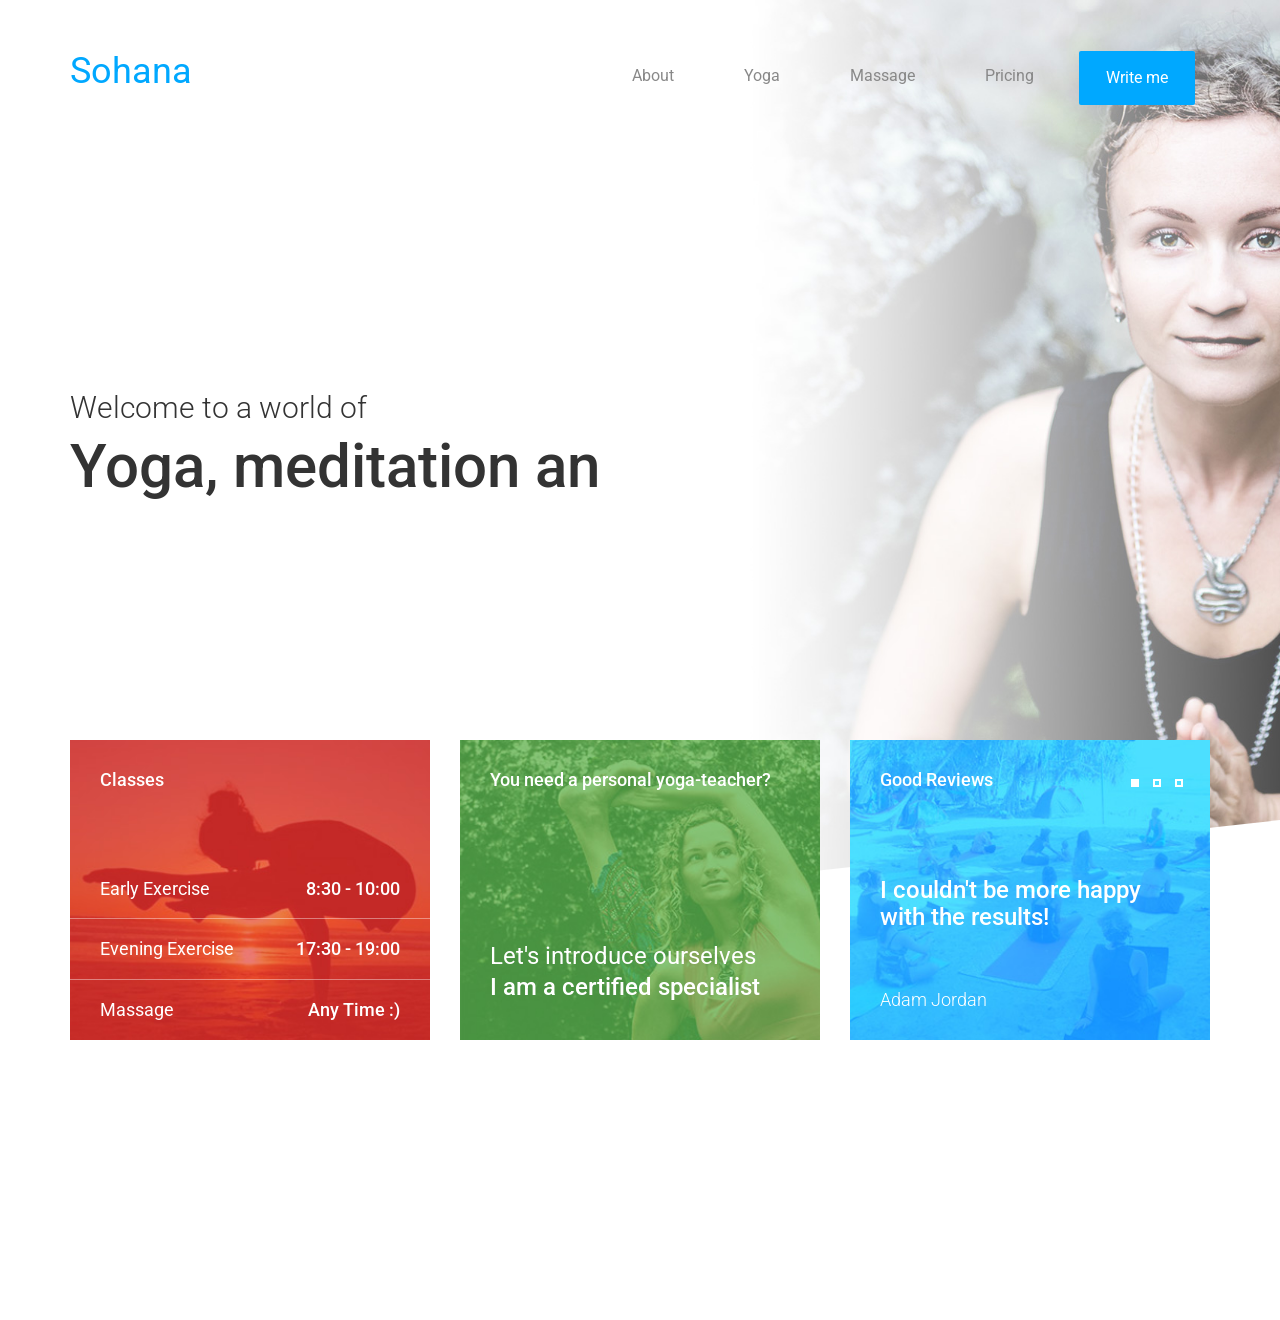
==== commit eeb59b0d: "05.02" ====
--- a/newsite/index.html
+++ b/newsite/index.html
@@ -1,12 +1,12 @@
 <!DOCTYPE html>
-<html ng-app='Sohana'>
+<html>
   <head>
     <title>Anna Sohana - Yoga, Meditation and Massage in Bali</title>
     <meta content='text/html;charset=utf-8' http-equiv='Content-Type'>
     <meta content='Yoga, Meditation and Massage in Bali - it is possible to obtain a high-quality service in an atmosphere of Balinese beauty and comfort.' name='description'>
     <meta content='yoga, meditation, massage, bali, anna sohana' name='keywords'>
     <meta content='cv3Nt0P52URMZo4CkkmgYUwDReVI59nqCOjPQKMt_Gg' name='google-site-verification'>
-    <link href='public/images/icons/favicon.ico' rel='shortcut icon' type='image/x-icon'>
+    <link href='/public/images/icons/favicon.ico' rel='shortcut icon' type='image/x-icon'>
     
     <!-- Normalize -->
 	<link rel="stylesheet" type="text/css" href="css/normalize.css">
@@ -28,9 +28,44 @@
     <![endif]-->
   </head>
   <body>
-	<div class="preloader">
-		<img src="img/loader.gif" alt="Preloader image">
-	</div>
+	  
+	
+  	<div class="modal fade in slacker-modal" tabindex="-1" role="dialog" aria-labelledby="myLargeModalLabel" aria-hidden="false">
+	<div class="modal-dialog modal-slacker">
+		<div class="modal-content">
+			<div class="modal-header">
+				<button type="button" class="close" data-dismiss="modal" aria-hidden="true">×</button>
+				<h4 class="modal-title" id="myLargeModalLabel">About me</h4>
+			</div>
+			<div class="modal-body">
+				
+				<div class="text-center">
+					<img class="img-circle" src="img/cimg.jpg" alt="cimg" width="140" height="140">
+                    <h3 class="media-heading">Anna Sohana <small>Russia</small></h3>
+                    <span><strong>Skills: </strong></span>
+                        <span class="label label-warning">Yoga</span>
+                        <span class="label label-info">Massage</span>
+                        <span class="label label-success">Meditation</span>
+                        <span class="label label-danger">Dance</span>
+                   
+                    <hr>
+                    
+                    
+                   </div>
+				
+				<p>In 2000 I graduated with two bachelor’s degrees (in Finance and Credit) from the Moscow School of Economics (HSE) and the Moscow State University of Economics, Statistics and Informatics (MESI). I had worked for companies such as OJSC Capital Insurance and the Hephaestus insurance company. </p>
+				<p class="lead">My work did not bring me much joy, and I began a search of myself in other areas. Yoga became the gateway to a new realm, as a good friend and a practice which changed my life.</p>
+
+				<p>My journey in yoga began in 2007. I started practicing Ashtanga yoga with a certified teacher, Dmitri Baryshnikov (Moscow). Practice brought calm, discipline and self-confidence into my life. Then, I decided to immerse myself further in my practice and went to India. There I was trained by a certified teacher of Sri Patabhi Joyce - Lino Miele (Italy), and later discovered the Iyengar style. I was trained by certified BKS Iyengar teachers: Sharat Arora (Himalayas), Gabriella Jubilyaro (Italy), and Tatiana Tolochkova (Auroville, India). In 2014 I started my practice in Universal Yoga and Dance of Shiva. I completed the Universal Yoga teacher’s course in 2014 (300 hours) and 2 levels of Dance of Shiva. I have been teaching yoga since 2011.</p>
+			<p class="lead">All the years of my practice I was in search of a teacher to organize and complement my knowledge, making it orderly and efficient, and developing my perspective. My search ended with a meeting with Andrey Lappa (Universal Yoga). So much thanks to him, for changing not only my practice, but my attitude to life.</p>
+			<p>In 2009, I first became acquainted with massage, which I studied in India, unaware of my growing ability to work with the body and energy. Learning one style of massage created further curiosity and a desire to learn others, and my hobby grew into a serious job. Currently I`m a certified professional masseuse. I have studied with masters in Thailand (ITM - International Training Massage school), Tibet (Swami Darshi), China (Universal Tao Center), USA (Satyarthi Deva) and Russia (Institute of Professional massage).</p>
+			<p>Since 2005, I have practiced Osho meditation. My teacher, Swami Dashi, who was himself, a student of the Indian sannyasin Bhagwan Shree Rajneesh Osho, opened a vast world of energy practices for me that have led to a deep understanding of unconditional love and the concept of totality. Later I took sannyasa (Osho’s teachings on fidelity) and received the sannyasa name Deva Sohana, meaning "divine beauty". Since 2010, I have been conducting meditation sessions, rejoicing for those with the desire to change their lives and know true feelings of love and compassion. In 2011, I was trained in Stanislav Grof’s Holotropic Breathwork. This method of transpersonal therapy is one of the most efficient and fastest psychotherapies around today.</p>
+			<p class="lead">My wish is that you love yourself, live your life with ease and serve the world for the benefit of all sentient beings - "Sarva Mangalam."</p>	
+			</div>
+		</div><!-- /.modal-content -->
+	</div><!-- /.modal-dialog -->
+</div>  
+	
 	<nav class="navbar">
 		<div class="container">
 			<!-- Brand and toggle get grouped for better mobile display -->
@@ -65,7 +100,8 @@
 					<div class="row">
 						<div class="col-md-8 text-left ">
 							<h3 class="light ">Welcome to a world of</h3>
-							<h1 class=" typed">Yoga, meditation and massage on Bali.</h1>
+							<h1 class=" typed">Yoga, meditation and massage on Bali.</h1><br><br>
+							 
 							<!--<span class="typed-cursor">|</span>-->
 						</div>
 					</div>
@@ -73,6 +109,7 @@
 			</div>
 		</div>
 	</header>
+	
 	<section class="top-section">
 		<div class="cut cut-top"></div>
 		<div class="container">
@@ -117,9 +154,9 @@
 					<div class="intro-table intro-table-hover">
 						<h5 class="white heading hide-hover">You need a personal yoga-teacher?</h5>
 						<div class="bottom">
-							<h4 class="white heading small-heading no-margin regular">Write me Today</h4>
-							<h4 class="white heading small-pt">20% Discount</h4>
-							<a href="#" data-toggle="modal" data-target="#modal1" class="btn btn-white-fill expand">Write Messege</a>
+							<h4 class="white heading small-heading no-margin regular">Let's introduce ourselves</h4>
+							<h4 class="white heading small-pt">I am a certified specialist</h4>
+							<a href="#" data-toggle="modal" data-target=".slacker-modal" class="btn btn-white-fill expand">About me</a>
 						</div>
 					</div>
 				</div>
@@ -145,6 +182,93 @@
 			</div>
 		</div>
 	</section>
+	
+	<!--<section id="services" class="section section-padded">
+		<div class="cut cut-top"></div>
+		<div class="container">
+			<div class="row text-center title">
+				<h2>Services</h2>
+				<h4 class="light muted">Achieve the best results with our wide variety of training options!</h4>
+			</div>
+			<div class="row services">
+				<div class="col-md-4">
+					<div class="service">
+						<div class="icon-holder">
+							<img src="img/icons/heart-blue.png" alt="" class="icon">
+						</div>
+						<h4 class="heading">Cardio Training</h4>
+						<p class="description">A elementum ligula lacus ac quam ultrices a scelerisque praesent vel suspendisse scelerisque a aenean hac montes.</p>
+					</div>
+				</div>
+				<div class="col-md-4">
+					<div class="service">
+						<div class="icon-holder">
+							<img src="img/icons/guru-blue.png" alt="" class="icon">
+						</div>
+						<h4 class="heading">Yoga</h4>
+						<p class="description">Universal Yoga with a Certified Teacher of the American Yoga Alliance!</p>
+					</div>
+				</div>
+				<div class="col-md-4">
+					<div class="service">
+						<div class="icon-holder">
+							<img src="img/icons/weight-blue.png" alt="" class="icon">
+						</div>
+						<h4 class="heading">Power Training</h4>
+						<p class="description">A elementum ligula lacus ac quam ultrices a scelerisque praesent vel suspendisse scelerisque a aenean hac montes.</p>
+					</div>
+				</div>
+			</div>
+		</div>
+		<div class="cut cut-bottom"></div>
+	</section>
+	<section id="pricing" class="section">
+		<div class="container">
+			<div class="row title text-center">
+				<h2 class="margin-top white">Pricing</h2>
+				<h4 class="light white">Choose your favorite pricing plan and sign up today!</h4>
+			</div>
+			<div class="row no-margin">
+				<div class="col-md-7 no-padding col-md-offset-5 pricings text-center">
+					<div class="pricing">
+						<div class="box-main active" data-img="img/pricing1.jpg">
+							<h4 class="white">Yoga Pilates</h4>
+							<h4 class="white regular light">$850.00 <span class="small-font">/ year</span></h4>
+							<a href="#" data-toggle="modal" data-target="#modal1" class="btn btn-white-fill">Sign Up Now</a>
+							<i class="info-icon icon_question"></i>
+						</div>
+						<div class="box-second active">
+							<ul class="white-list text-left">
+								<li>One Personal Trainer</li>
+								<li>Big gym space for training</li>
+								<li>Free tools &amp; props</li>
+								<li>Free locker</li>
+								<li>Free before / after shower</li>
+							</ul>
+						</div>
+					</div>
+					<div class="pricing">
+						<div class="box-main" data-img="img/pricing2.jpg">
+							<h4 class="white">Cardio Training</h4>
+							<h4 class="white regular light">$100.00 <span class="small-font">/ year</span></h4>
+							<a href="#" data-toggle="modal" data-target="#modal1" class="btn btn-white-fill">Sign Up Now</a>
+							<i class="info-icon icon_question"></i>
+						</div>
+						<div class="box-second">
+							<ul class="white-list text-left">
+								<li>One Personal Trainer</li>
+								<li>Big gym space for training</li>
+								<li>Free tools &amp; props</li>
+								<li>Free locker</li>
+								<li>Free before / after shower</li>
+							</ul>
+						</div>
+					</div>
+				</div>
+			</div>
+		</div>
+	</section>-->
+	
 	
 	<div class="modal fade" id="modal1" tabindex="-1" role="dialog" aria-labelledby="myModalLabel" aria-hidden="true">
 		<div class="modal-dialog">
--- a/newsite/css/cardio.css
+++ b/newsite/css/cardio.css
@@ -280,8 +280,10 @@
 	background: #fff;
 }
 
+
+
 .section-padded {
-	padding: 140px 0 40px;
+	padding: 120px 0 40px;
 }
 
 .cut-top {
@@ -1115,7 +1117,59 @@
 	}
 }
 
-
-
-
-
+.modal-dialog.modal-slacker {
+	width: 100%;
+	height: 100%;
+	margin: 0px;
+	max-width: 100%;
+}
+
+.modal-slacker .modal-content {
+	margin-left: 5%;
+	margin-right: 5%;
+	border-radius: 0px;
+	border-left-width: 0px;
+	border-right-width: 0px;
+	height: 100%;
+	overflow: auto;
+	background: #fff url(../img/bgyoga.jpg) no-repeat top left;
+	background-position: 20px 20px
+}
+
+.modal-slacker .modal-header .close {
+	color: #fff;
+	background-color: #31b9ff;
+	border-color: #31b9ff;
+	opacity: 1;
+	padding: 10px 20px 17px 20px;
+	font-size: 27px;
+	z-index: 9999;
+	position: relative;
+}
+
+.modal-slacker .modal-title {
+	font-size: 34px;
+	font-weight: bold;
+}
+
+@media (min-width: 992px) {
+	.modal-slacker .modal-header,
+	.modal-slacker .modal-body,
+	.modal-slacker .modal-footer {
+		width: 900px;
+	}
+}
+
+@media (min-width: 768px) {
+	.modal-slacker .modal-header,
+	.modal-slacker .modal-body,
+	.modal-slacker .modal-footer {
+		width: 600px;
+		margin: 15px auto;
+	}
+}
+
+
+
+
+
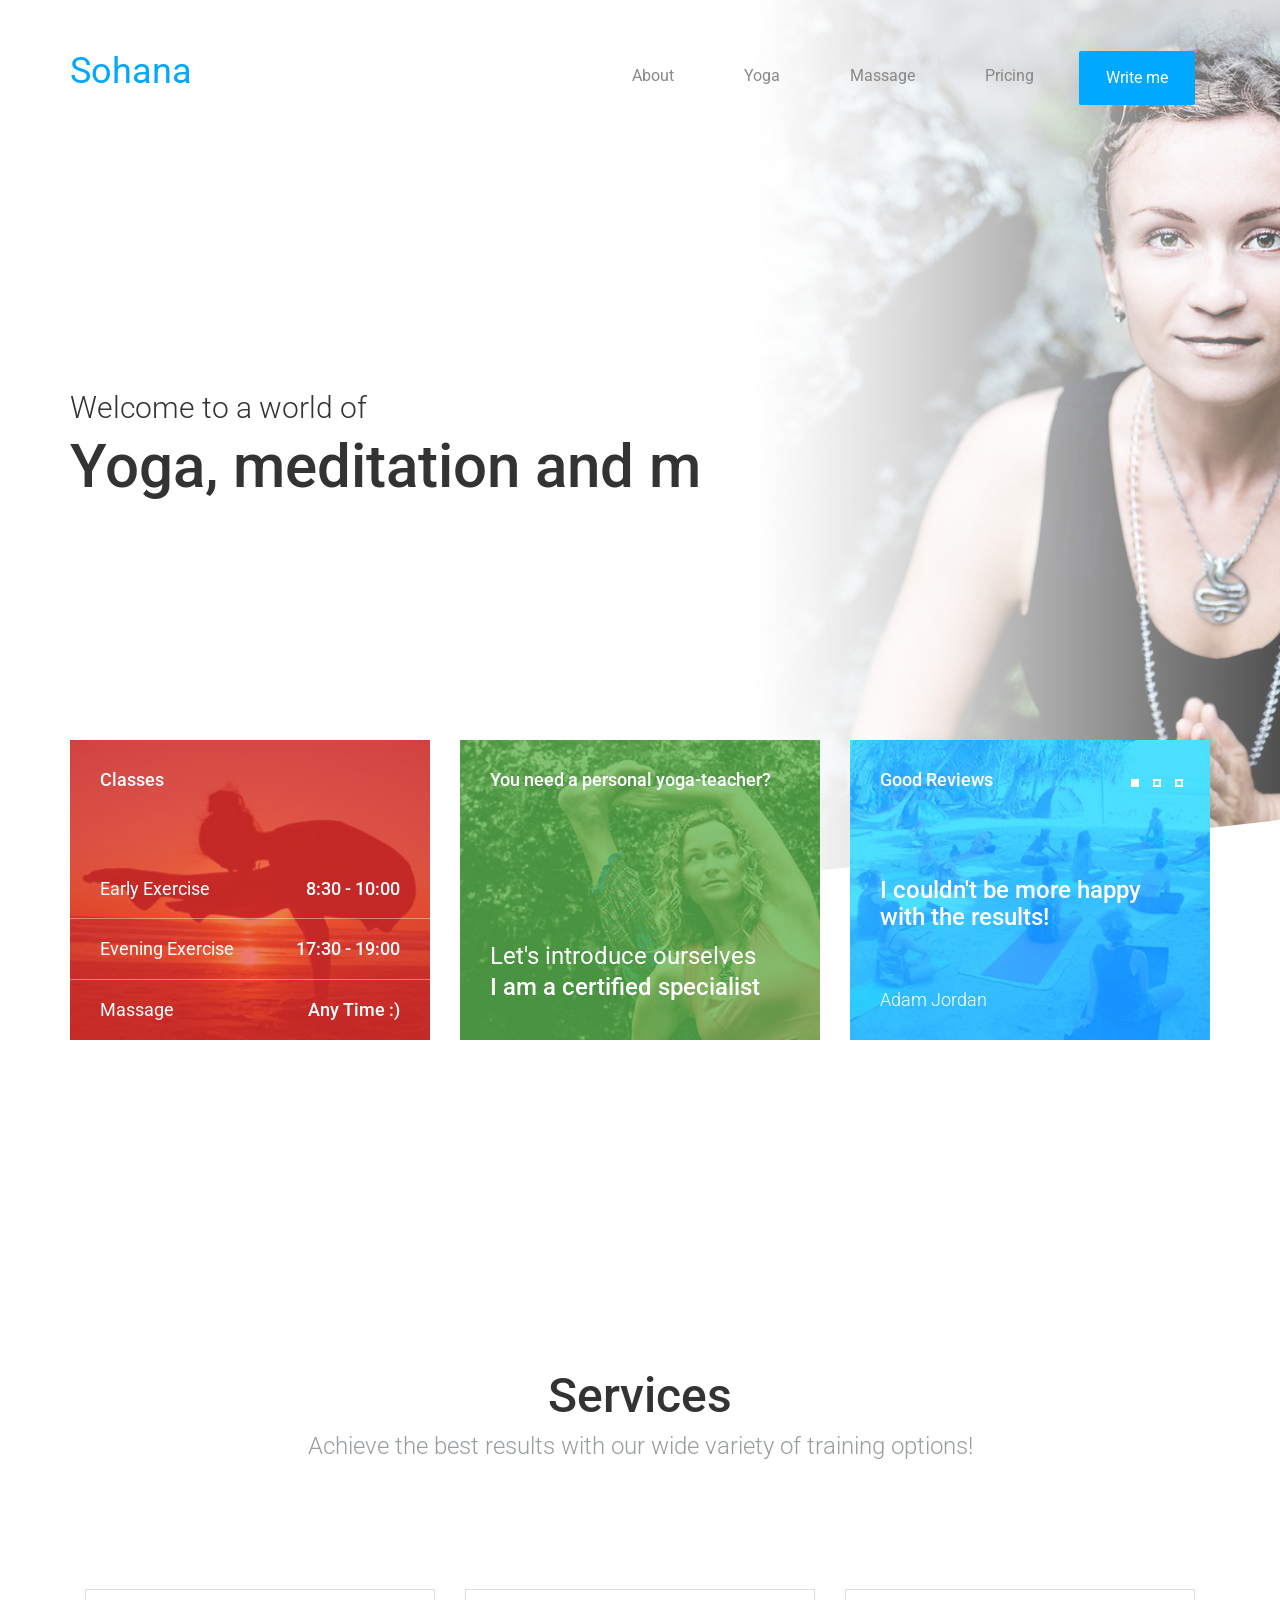
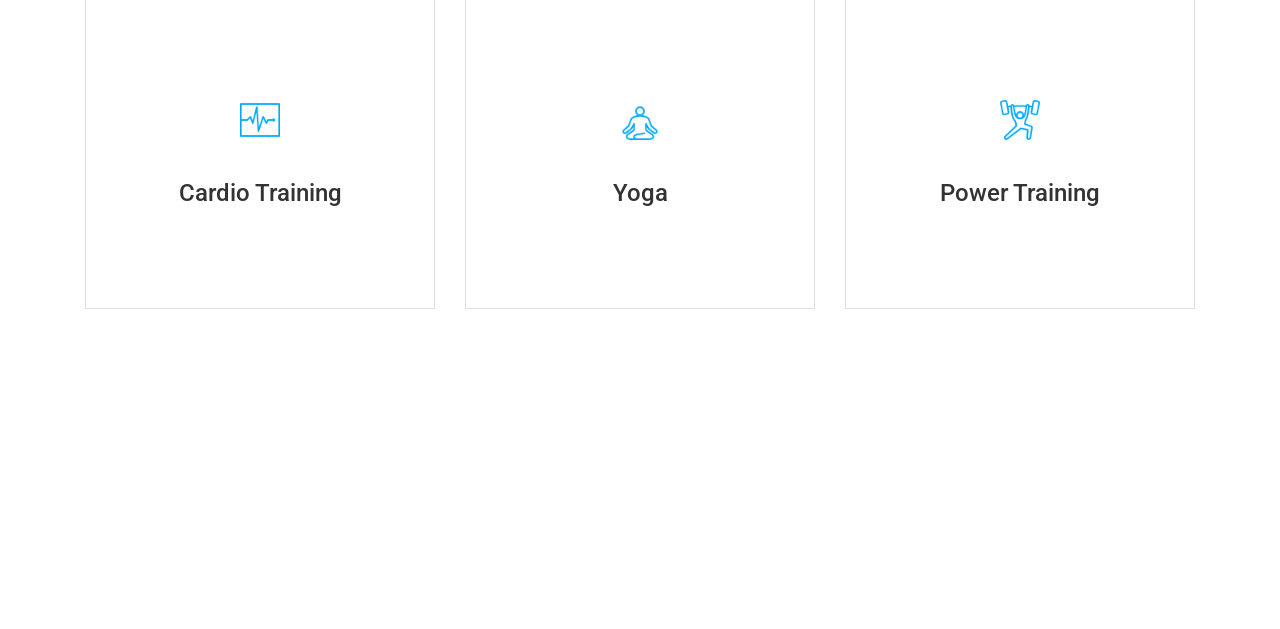
==== commit 7d1c6c31: "05.02 2" ====
--- a/newsite/index.html
+++ b/newsite/index.html
@@ -29,7 +29,9 @@
   </head>
   <body>
 	  
-	
+	<div class="preloader">
+		<img src="img/loader.gif" alt="Preloader image">
+	</div>
   	<div class="modal fade in slacker-modal" tabindex="-1" role="dialog" aria-labelledby="myLargeModalLabel" aria-hidden="false">
 	<div class="modal-dialog modal-slacker">
 		<div class="modal-content">
@@ -81,7 +83,7 @@
 			<!-- Collect the nav links, forms, and other content for toggling -->
 			<div class="collapse navbar-collapse" id="bs-example-navbar-collapse-1">
 				<ul class="nav navbar-nav navbar-right main-nav">
-					<li><a href="#intro">About</a></li>
+					<li><a href="#" data-toggle="modal" data-target=".slacker-modal">About </a></li>
 					<li><a href="#services">Yoga</a></li>
 					<li><a href="#team">Massage</a></li>
 					<li><a href="#pricing">Pricing</a></li>
@@ -183,7 +185,7 @@
 		</div>
 	</section>
 	
-	<!--<section id="services" class="section section-padded">
+	<section id="services" class="section section-padded">
 		<div class="cut cut-top"></div>
 		<div class="container">
 			<div class="row text-center title">
@@ -222,7 +224,7 @@
 		</div>
 		<div class="cut cut-bottom"></div>
 	</section>
-	<section id="pricing" class="section">
+	<!--<section id="pricing" class="section">
 		<div class="container">
 			<div class="row title text-center">
 				<h2 class="margin-top white">Pricing</h2>
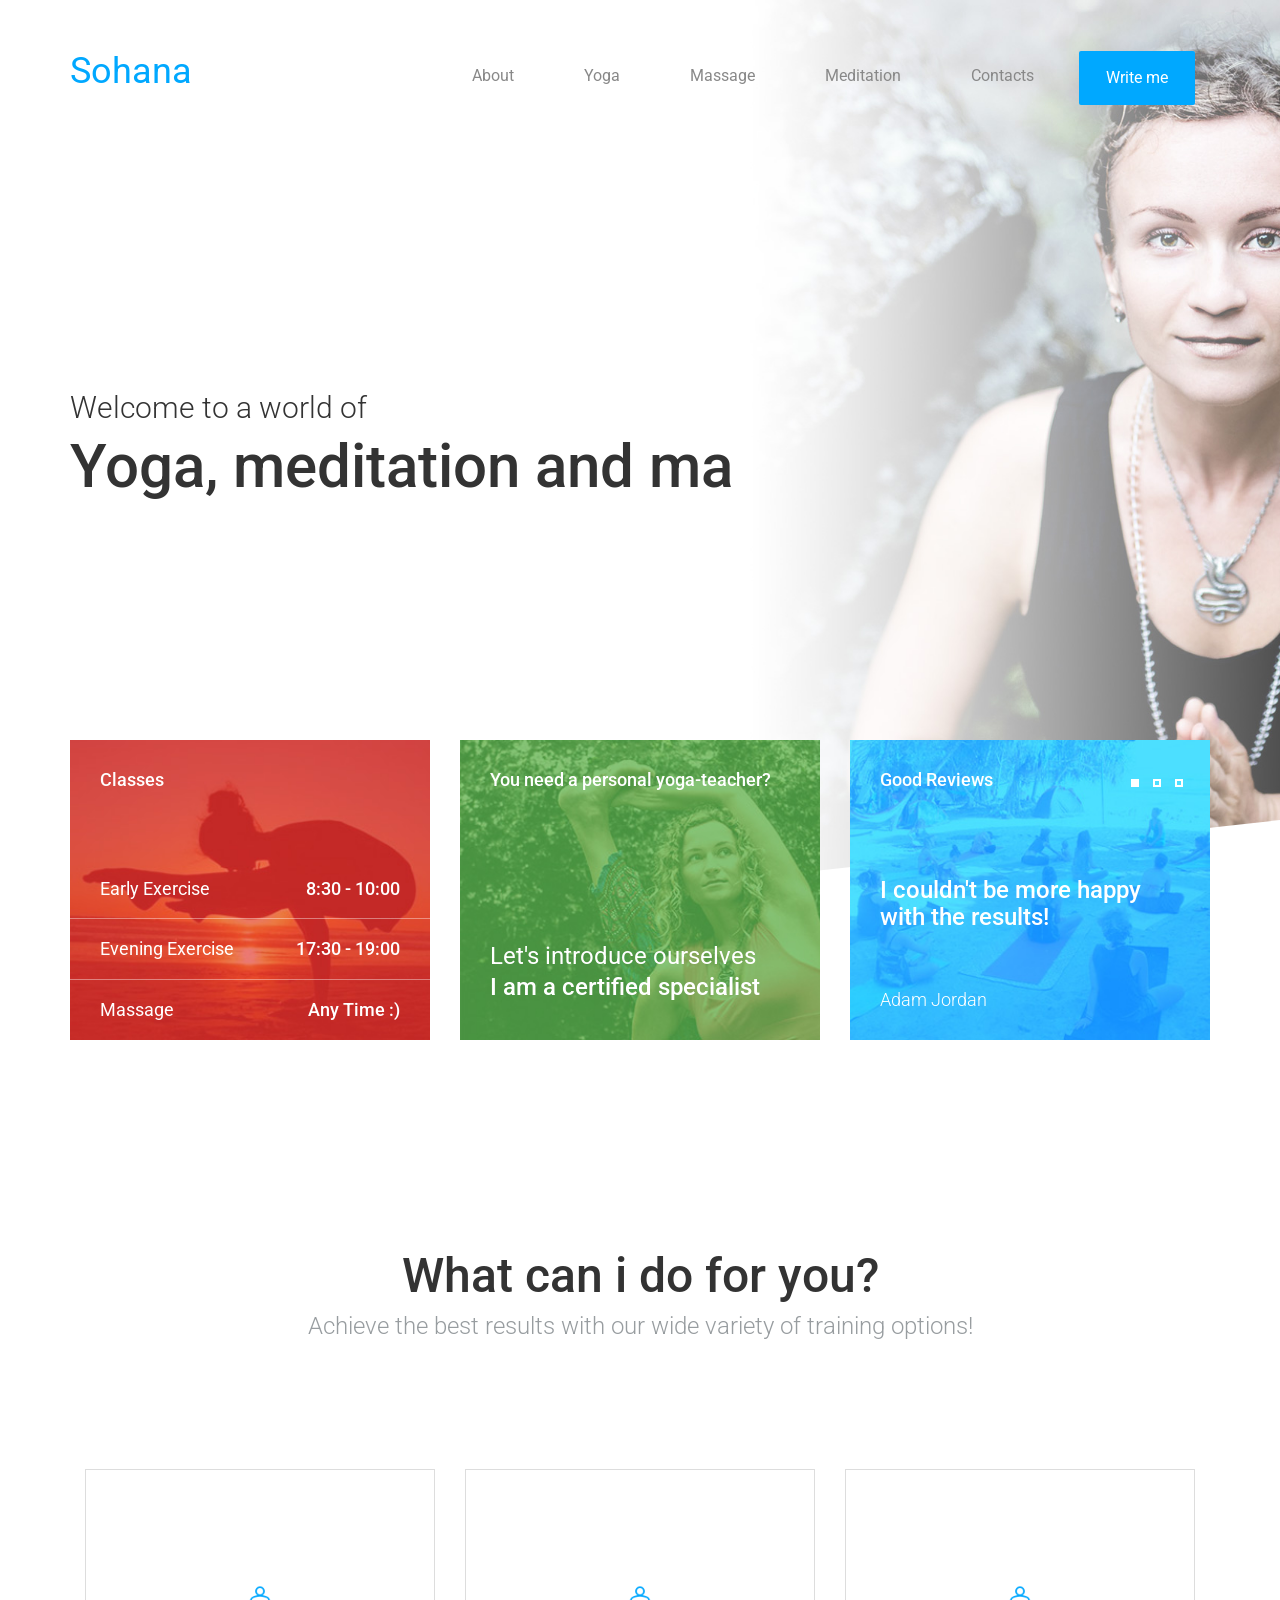
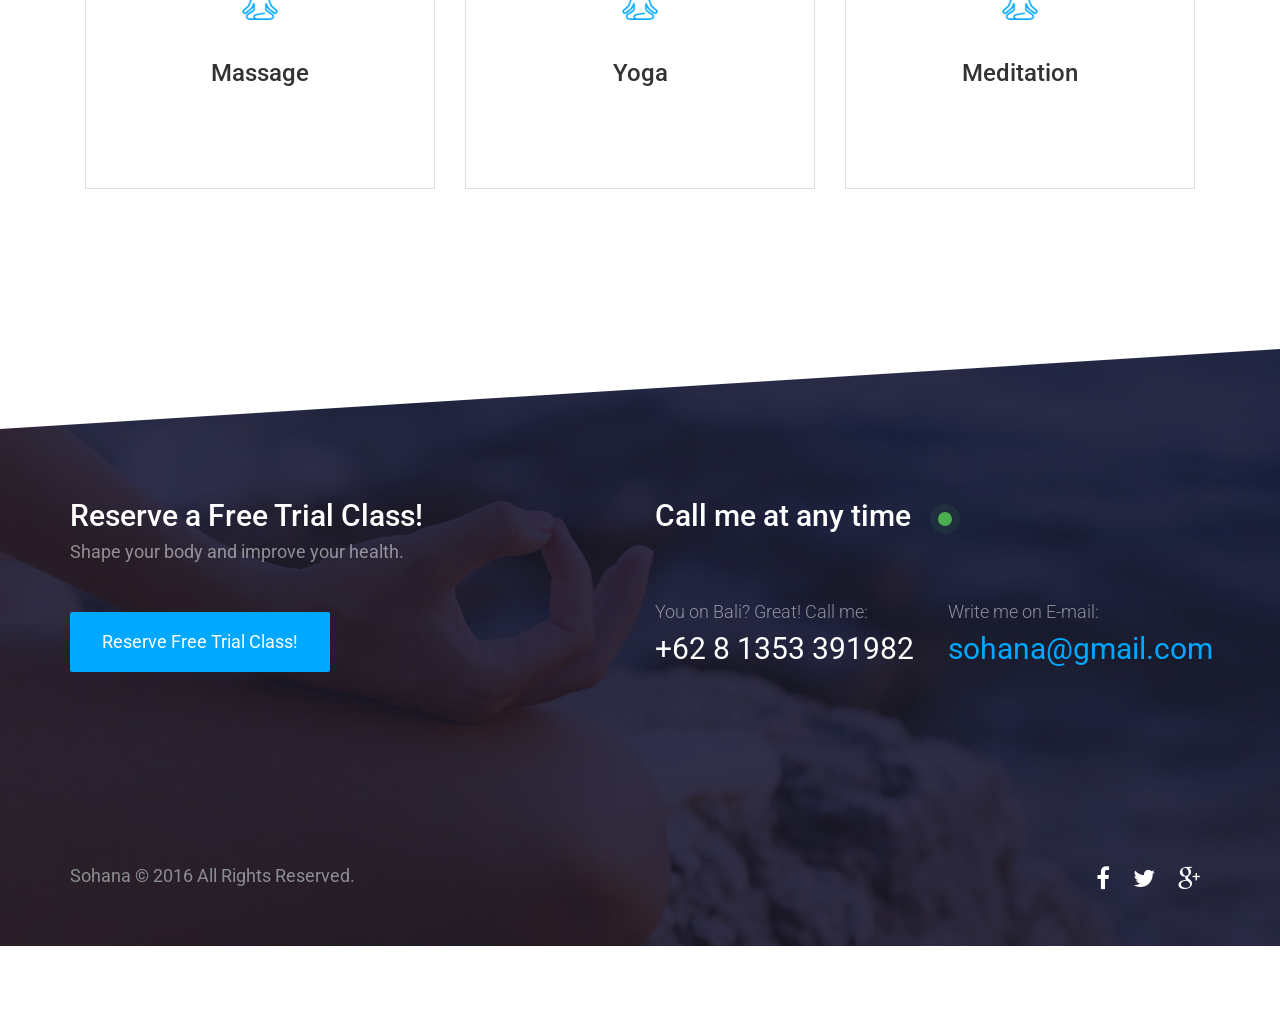
==== commit 45b99ac0: "05.02 3" ====
--- a/newsite/index.html
+++ b/newsite/index.html
@@ -32,6 +32,7 @@
 	<div class="preloader">
 		<img src="img/loader.gif" alt="Preloader image">
 	</div>
+	
   	<div class="modal fade in slacker-modal" tabindex="-1" role="dialog" aria-labelledby="myLargeModalLabel" aria-hidden="false">
 	<div class="modal-dialog modal-slacker">
 		<div class="modal-content">
@@ -53,6 +54,7 @@
                     <hr>
                     
                     
+                    
                    </div>
 				
 				<p>In 2000 I graduated with two bachelor’s degrees (in Finance and Credit) from the Moscow School of Economics (HSE) and the Moscow State University of Economics, Statistics and Informatics (MESI). I had worked for companies such as OJSC Capital Insurance and the Hephaestus insurance company. </p>
@@ -84,9 +86,10 @@
 			<div class="collapse navbar-collapse" id="bs-example-navbar-collapse-1">
 				<ul class="nav navbar-nav navbar-right main-nav">
 					<li><a href="#" data-toggle="modal" data-target=".slacker-modal">About </a></li>
-					<li><a href="#services">Yoga</a></li>
-					<li><a href="#team">Massage</a></li>
-					<li><a href="#pricing">Pricing</a></li>
+					<li><a href="#">Yoga</a></li>
+					<li><a href="#">Massage</a></li>
+					<li><a href="#">Meditation</a></li>
+					<li><a href="#contacts">Contacts</a></li>
 					<li><a href="#" data-toggle="modal" data-target="#modal1" class="btn btn-blue">Write me</a></li>
 				</ul>
 			</div>
@@ -185,92 +188,85 @@
 		</div>
 	</section>
 	
-	<section id="services" class="section section-padded">
+	<section class="section section-padded">
 		<div class="cut cut-top"></div>
 		<div class="container">
 			<div class="row text-center title">
-				<h2>Services</h2>
+				<h2>What can i do for you?</h2>
 				<h4 class="light muted">Achieve the best results with our wide variety of training options!</h4>
 			</div>
 			<div class="row services">
-				<div class="col-md-4">
-					<div class="service">
-						<div class="icon-holder">
-							<img src="img/icons/heart-blue.png" alt="" class="icon">
-						</div>
-						<h4 class="heading">Cardio Training</h4>
-						<p class="description">A elementum ligula lacus ac quam ultrices a scelerisque praesent vel suspendisse scelerisque a aenean hac montes.</p>
-					</div>
-				</div>
 				<div class="col-md-4">
 					<div class="service">
 						<div class="icon-holder">
 							<img src="img/icons/guru-blue.png" alt="" class="icon">
 						</div>
-						<h4 class="heading">Yoga</h4>
-						<p class="description">Universal Yoga with a Certified Teacher of the American Yoga Alliance!</p>
+						<h4 class="heading">Massage</h4>
+						<p class="description">Professional Massage by a Certified Professional in Eastern Bodywork Techniques.<br><a href="#">more detail</a></p>
+						
 					</div>
 				</div>
 				<div class="col-md-4">
 					<div class="service">
 						<div class="icon-holder">
-							<img src="img/icons/weight-blue.png" alt="" class="icon">
-						</div>
-						<h4 class="heading">Power Training</h4>
-						<p class="description">A elementum ligula lacus ac quam ultrices a scelerisque praesent vel suspendisse scelerisque a aenean hac montes.</p>
+							<img src="img/icons/guru-blue.png" alt="" class="icon">
+						</div>
+						<h4 class="heading">Yoga</h4>
+						<p class="description">Universal Yoga with a Certified Teacher of the American Yoga Alliance!M<br><a href="#">more detail</a></p>
+						
+					</div>
+				</div>
+				<div class="col-md-4">
+					<div class="service">
+						<div class="icon-holder">
+							<img src="img/icons/guru-blue.png" alt="" class="icon">
+						</div>
+						<h4 class="heading">Meditation</h4>
+						<p class="description">A elementum ligula lacus ac quam ultrices a scelerisque praesent vel suspendisse scelerisque a aenean hac montes.<br><a href="#">more detail</a></p>
+						
 					</div>
 				</div>
 			</div>
 		</div>
 		<div class="cut cut-bottom"></div>
 	</section>
-	<!--<section id="pricing" class="section">
-		<div class="container">
-			<div class="row title text-center">
-				<h2 class="margin-top white">Pricing</h2>
-				<h4 class="light white">Choose your favorite pricing plan and sign up today!</h4>
-			</div>
-			<div class="row no-margin">
-				<div class="col-md-7 no-padding col-md-offset-5 pricings text-center">
-					<div class="pricing">
-						<div class="box-main active" data-img="img/pricing1.jpg">
-							<h4 class="white">Yoga Pilates</h4>
-							<h4 class="white regular light">$850.00 <span class="small-font">/ year</span></h4>
-							<a href="#" data-toggle="modal" data-target="#modal1" class="btn btn-white-fill">Sign Up Now</a>
-							<i class="info-icon icon_question"></i>
-						</div>
-						<div class="box-second active">
-							<ul class="white-list text-left">
-								<li>One Personal Trainer</li>
-								<li>Big gym space for training</li>
-								<li>Free tools &amp; props</li>
-								<li>Free locker</li>
-								<li>Free before / after shower</li>
-							</ul>
-						</div>
-					</div>
-					<div class="pricing">
-						<div class="box-main" data-img="img/pricing2.jpg">
-							<h4 class="white">Cardio Training</h4>
-							<h4 class="white regular light">$100.00 <span class="small-font">/ year</span></h4>
-							<a href="#" data-toggle="modal" data-target="#modal1" class="btn btn-white-fill">Sign Up Now</a>
-							<i class="info-icon icon_question"></i>
-						</div>
-						<div class="box-second">
-							<ul class="white-list text-left">
-								<li>One Personal Trainer</li>
-								<li>Big gym space for training</li>
-								<li>Free tools &amp; props</li>
-								<li>Free locker</li>
-								<li>Free before / after shower</li>
-							</ul>
-						</div>
-					</div>
-				</div>
-			</div>
-		</div>
-	</section>-->
-	
+
+	<footer id="contacts" >
+		<div class="container">
+			<div class="row">
+				<div class="col-sm-6 text-center-mobile">
+					<h3 class="white">Reserve a Free Trial Class!</h3>
+					<h5 class="light regular light-white">Shape your body and improve your health.</h5>
+					<a href="#" data-toggle="modal" data-target="#modal1" class="btn btn-blue ripple trial-button">Reserve Free Trial Class!</a>
+				</div>
+				<div class="col-sm-6 text-center-mobile">
+					<h3 class="white">Call me at any time <span class="open-blink"></span></h3>
+					<div class="row opening-hours">
+						<div class="col-sm-6 text-center-mobile">
+							<h5 class="light-white light">You on Bali? Great! Call me:</h5>
+							<h3 class="regular white">+62 8 1353 391982</h3>
+						</div>
+						<div class="col-sm-6 text-center-mobile">
+							<h5 class="light-white light">Write me on E-mail:</h5>
+							<h3 class="regular white"><a href="mailto:sohana@gmail.com">sohana@gmail.com</a></h3>
+						</div>
+					</div>
+				</div>
+			</div>
+			<div class="row bottom-footer text-center-mobile">
+				<div class="col-sm-8">
+					<p>Sohana &copy; 2016 All Rights Reserved.</p>
+				</div>
+				<div class="col-sm-4 text-right text-center-mobile">
+					<ul class="social-footer">
+						<li><a href="#"><i class="fa fa-facebook"></i></a></li>
+						<li><a href="#"><i class="fa fa-twitter"></i></a></li>
+						<li><a href="#"><i class="fa fa-google-plus"></i></a></li>
+					</ul>
+				</div>
+			</div>
+		</div>
+	</footer>
 	
 	<div class="modal fade" id="modal1" tabindex="-1" role="dialog" aria-labelledby="myModalLabel" aria-hidden="true">
 		<div class="modal-dialog">
--- a/newsite/css/cardio.css
+++ b/newsite/css/cardio.css
@@ -283,7 +283,7 @@
 
 
 .section-padded {
-	padding: 120px 0 40px;
+	padding: 0px 0 40px;
 }
 
 .cut-top {
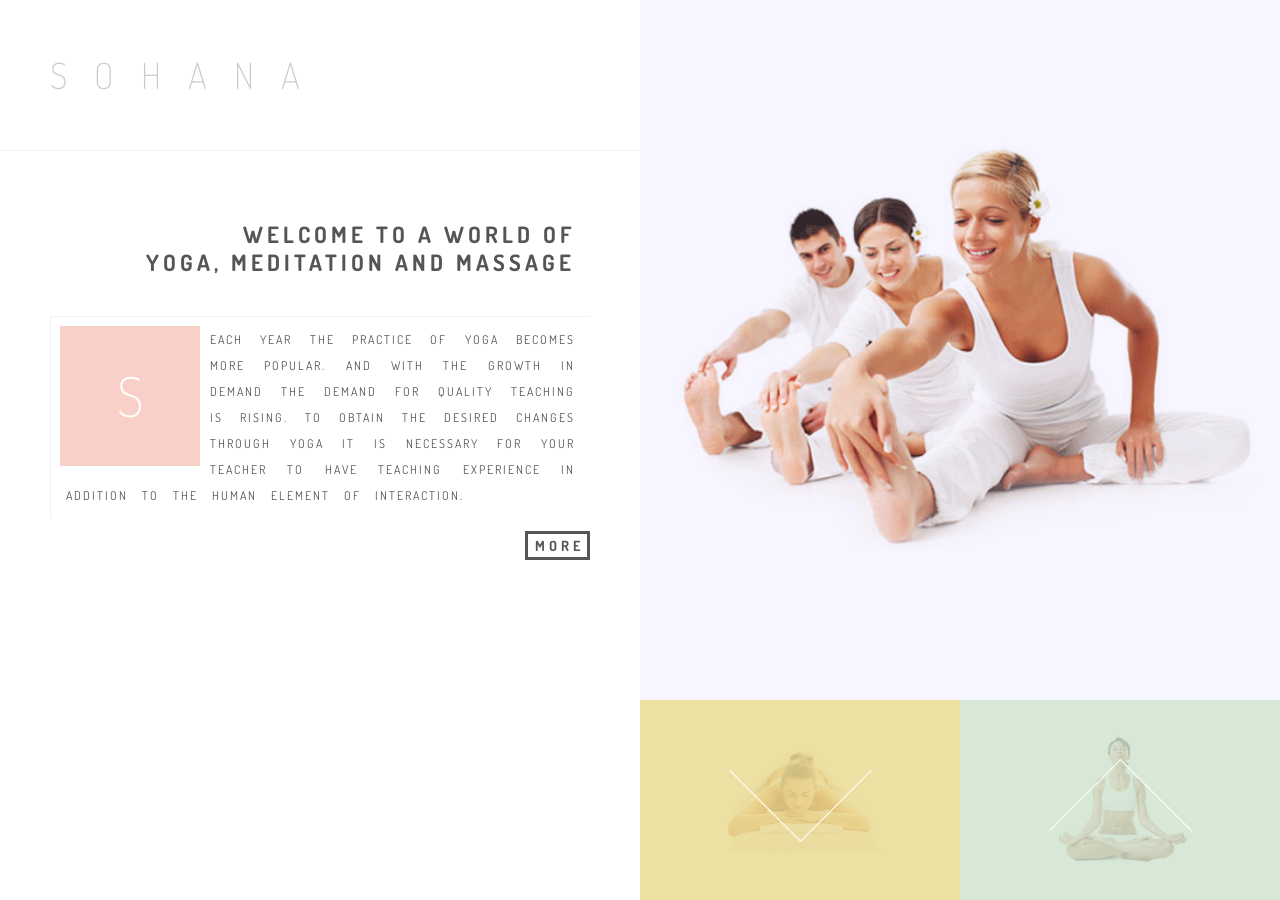
==== commit 1dad153d: "1" ====
--- a/newsite/index.html
+++ b/newsite/index.html
@@ -1,316 +1,97 @@
 <!DOCTYPE html>
-<html>
-  <head>
-    <title>Anna Sohana - Yoga, Meditation and Massage in Bali</title>
-    <meta content='text/html;charset=utf-8' http-equiv='Content-Type'>
-    <meta content='Yoga, Meditation and Massage in Bali - it is possible to obtain a high-quality service in an atmosphere of Balinese beauty and comfort.' name='description'>
-    <meta content='yoga, meditation, massage, bali, anna sohana' name='keywords'>
-    <meta content='cv3Nt0P52URMZo4CkkmgYUwDReVI59nqCOjPQKMt_Gg' name='google-site-verification'>
-    <link href='/public/images/icons/favicon.ico' rel='shortcut icon' type='image/x-icon'>
-    
-    <!-- Normalize -->
-	<link rel="stylesheet" type="text/css" href="css/normalize.css">
-	<!-- Bootstrap -->
-	<link rel="stylesheet" type="text/css" href="css/bootstrap.css">
-	<!-- Owl -->
-	<link rel="stylesheet" type="text/css" href="css/owl.css">
-	<!-- Animate.css -->
-	<link rel="stylesheet" type="text/css" href="css/animate.css">
-	<!-- Font Awesome -->
-	<link rel="stylesheet" type="text/css" href="fonts/font-awesome-4.1.0/css/font-awesome.min.css">
-	<!-- Elegant Icons -->
-	<link rel="stylesheet" type="text/css" href="fonts/eleganticons/et-icons.css">
-	<!-- Main style -->
-	<link rel="stylesheet" type="text/css" href="css/cardio.css">
+<html lang="en">
+    <head>
+		<meta charset="UTF-8" />
+        <meta http-equiv="X-UA-Compatible" content="IE=edge,chrome=1"> 
+		<meta name="viewport" content="width=device-width, initial-scale=1.0"> 
+        <title>S O H A N A</title>
+        <meta name="description" content="" />
+        <meta name="keywords" content="" />
+        <meta name="author" content="" />
+        <link rel="shortcut icon" href="../favicon.ico"> 
+        <link rel="stylesheet" type="text/css" href="css/style.css" />
+		<link href='http://fonts.googleapis.com/css?family=Dosis:200,400,700' rel='stylesheet' type='text/css'>
+		<script type="text/javascript" src="js/modernizr.custom.79639.js"></script>
+		<noscript><link rel="stylesheet" type="text/css" href="css/noscript.css" /></noscript>
+		<!--[if lte IE 8]><link rel="stylesheet" type="text/css" href="css/noscript.css" /><![endif]-->
+    </head>
+    <body>
+	
+		
+		<section id="ps-container" class="ps-container">
+		
+			<div class="ps-header">
+				<h1>S O H A N A</h1>
+			</div><!-- /ps-header -->
+			
+			<div class="ps-contentwrapper">
+			
+				<div class="ps-content">
+					<h2>Welcome to a world of <br> yoga, meditation and massage</h2>
+					<span class="ps-price">S</span>
+					<p>Each year the practice of yoga becomes more popular. And with the growth in demand the demand for quality teaching is rising. To obtain the desired changes through yoga it is necessary for your teacher to have teaching experience in addition to the human element of interaction.</p>
+					<a href="#">More</a>
+				</div>
+				
+				<div class="ps-content">
+					<h2>Meditation</h2>
+					<span class="ps-price">S</span>
+					<p>In our society there is a certain stereotype about Meditation. I want to dispel this myth: the practice of meditation can be both passive and active. Most people have heard only of passive meditation involving motionless sitting. </p>
+					<a href="#">More</a>
+				</div>
+				
+				<div class="ps-content">
+					<h2>About</h2>
+					<span class="ps-price">S</span>
+					<p>Frame made of layer-glued bent birch; a very strong and durable material. High back provides great support for your neck. Sheepskin has natural insulating properties, which make it feel warm and cosy to sit on. Extra cushions are available for variation and renewal.</p>
+					<a href="#">More</a>
+				</div>
+				
+				<div class="ps-content">
+					<h2>Mellby</h2>
+					<span class="ps-price">S</span>
+					<p>Easy to keep clean; removable, machine washable cover. Seat cushion with a top layer of memory foam; moulds to the precise contours of your body and regains its shape when you get up.</p>
+					<a href="#">More</a>
+				</div>
+				
+				<div class="ps-content">
+					<h2>Professional Massage by a Certified Professional in Eastern Bodywork Techniques.</h2>
+					<span class="ps-price">S</span>
+					<p>Nowadays, people are increasingly aware of the need to pay more attention to their bodies, in order to be able to relax and relieve growing internal tension. The human body keeps the memory of all that has happened to it during a person’s life.  
+</p>
+					<a href="#">More</a>
+				</div>
+				
+			</div><!-- /ps-contentwrapper -->
+			
+			<div class="ps-slidewrapper">
+			
+				<div class="ps-slides">
+					<div style="background-image:url(images/1.jpg);"></div>
+					<div style="background-image:url(images/2.jpg);"></div>
+					<div style="background-image:url(images/3.jpg);"></div>
+					<div style="background-image:url(images/4.jpg);"></div>
+					<div style="background-image:url(images/5.jpg);"></div>
+				</div>
+				
+				<nav>
+					<a href="#" class="ps-prev" ></a>
+					<a href="#" class="ps-next" ></a>
+				</nav>
+				
+			</div><!-- /ps-slidewrapper -->
+			
+		</section><!-- /ps-container -->
+			
+		<!-- jQuery if needed -->
+        <script type="text/javascript" src="http://ajax.googleapis.com/ajax/libs/jquery/1.8.2/jquery.min.js"></script>
+		<script type="text/javascript" src="js/slider.js"></script>
+		<script type="text/javascript">
+			$(function() {
 
-    <!--[if IE]>
-      <link href='public/stylesheets/ie.css' rel='stylesheet' type='text/css'>
-    <![endif]-->
-  </head>
-  <body>
-	  
-	<div class="preloader">
-		<img src="img/loader.gif" alt="Preloader image">
-	</div>
-	
-  	<div class="modal fade in slacker-modal" tabindex="-1" role="dialog" aria-labelledby="myLargeModalLabel" aria-hidden="false">
-	<div class="modal-dialog modal-slacker">
-		<div class="modal-content">
-			<div class="modal-header">
-				<button type="button" class="close" data-dismiss="modal" aria-hidden="true">×</button>
-				<h4 class="modal-title" id="myLargeModalLabel">About me</h4>
-			</div>
-			<div class="modal-body">
-				
-				<div class="text-center">
-					<img class="img-circle" src="img/cimg.jpg" alt="cimg" width="140" height="140">
-                    <h3 class="media-heading">Anna Sohana <small>Russia</small></h3>
-                    <span><strong>Skills: </strong></span>
-                        <span class="label label-warning">Yoga</span>
-                        <span class="label label-info">Massage</span>
-                        <span class="label label-success">Meditation</span>
-                        <span class="label label-danger">Dance</span>
-                   
-                    <hr>
-                    
-                    
-                    
-                   </div>
-				
-				<p>In 2000 I graduated with two bachelor’s degrees (in Finance and Credit) from the Moscow School of Economics (HSE) and the Moscow State University of Economics, Statistics and Informatics (MESI). I had worked for companies such as OJSC Capital Insurance and the Hephaestus insurance company. </p>
-				<p class="lead">My work did not bring me much joy, and I began a search of myself in other areas. Yoga became the gateway to a new realm, as a good friend and a practice which changed my life.</p>
-
-				<p>My journey in yoga began in 2007. I started practicing Ashtanga yoga with a certified teacher, Dmitri Baryshnikov (Moscow). Practice brought calm, discipline and self-confidence into my life. Then, I decided to immerse myself further in my practice and went to India. There I was trained by a certified teacher of Sri Patabhi Joyce - Lino Miele (Italy), and later discovered the Iyengar style. I was trained by certified BKS Iyengar teachers: Sharat Arora (Himalayas), Gabriella Jubilyaro (Italy), and Tatiana Tolochkova (Auroville, India). In 2014 I started my practice in Universal Yoga and Dance of Shiva. I completed the Universal Yoga teacher’s course in 2014 (300 hours) and 2 levels of Dance of Shiva. I have been teaching yoga since 2011.</p>
-			<p class="lead">All the years of my practice I was in search of a teacher to organize and complement my knowledge, making it orderly and efficient, and developing my perspective. My search ended with a meeting with Andrey Lappa (Universal Yoga). So much thanks to him, for changing not only my practice, but my attitude to life.</p>
-			<p>In 2009, I first became acquainted with massage, which I studied in India, unaware of my growing ability to work with the body and energy. Learning one style of massage created further curiosity and a desire to learn others, and my hobby grew into a serious job. Currently I`m a certified professional masseuse. I have studied with masters in Thailand (ITM - International Training Massage school), Tibet (Swami Darshi), China (Universal Tao Center), USA (Satyarthi Deva) and Russia (Institute of Professional massage).</p>
-			<p>Since 2005, I have practiced Osho meditation. My teacher, Swami Dashi, who was himself, a student of the Indian sannyasin Bhagwan Shree Rajneesh Osho, opened a vast world of energy practices for me that have led to a deep understanding of unconditional love and the concept of totality. Later I took sannyasa (Osho’s teachings on fidelity) and received the sannyasa name Deva Sohana, meaning "divine beauty". Since 2010, I have been conducting meditation sessions, rejoicing for those with the desire to change their lives and know true feelings of love and compassion. In 2011, I was trained in Stanislav Grof’s Holotropic Breathwork. This method of transpersonal therapy is one of the most efficient and fastest psychotherapies around today.</p>
-			<p class="lead">My wish is that you love yourself, live your life with ease and serve the world for the benefit of all sentient beings - "Sarva Mangalam."</p>	
-			</div>
-		</div><!-- /.modal-content -->
-	</div><!-- /.modal-dialog -->
-</div>  
-	
-	<nav class="navbar">
-		<div class="container">
-			<!-- Brand and toggle get grouped for better mobile display -->
-			<div class="navbar-header">
-				<button type="button" class="navbar-toggle collapsed" data-toggle="collapse" data-target="#bs-example-navbar-collapse-1">
-					<span class="sr-only">Toggle navigation</span>
-					<span class="icon-bar"></span>
-					<span class="icon-bar"></span>
-					<span class="icon-bar"></span>
-				</button>
-				<a class="navbar-brand" href="#"><!--<img src="img/logo-active.png" data-active-url="img/logo-active.png" alt="">-->Sohana</a>
-			</div>
-			<!-- Collect the nav links, forms, and other content for toggling -->
-			<div class="collapse navbar-collapse" id="bs-example-navbar-collapse-1">
-				<ul class="nav navbar-nav navbar-right main-nav">
-					<li><a href="#" data-toggle="modal" data-target=".slacker-modal">About </a></li>
-					<li><a href="#">Yoga</a></li>
-					<li><a href="#">Massage</a></li>
-					<li><a href="#">Meditation</a></li>
-					<li><a href="#contacts">Contacts</a></li>
-					<li><a href="#" data-toggle="modal" data-target="#modal1" class="btn btn-blue">Write me</a></li>
-				</ul>
-			</div>
-			<!-- /.navbar-collapse -->
-		</div>
-		<!-- /.container-fluid -->
-	</nav>
-	
-	<header id="intro">
-		<div class="container">
-			<div class="table">
-				<div class="header-text">
-					<div class="row">
-						<div class="col-md-8 text-left ">
-							<h3 class="light ">Welcome to a world of</h3>
-							<h1 class=" typed">Yoga, meditation and massage on Bali.</h1><br><br>
-							 
-							<!--<span class="typed-cursor">|</span>-->
-						</div>
-					</div>
-				</div>
-			</div>
-		</div>
-	</header>
-	
-	<section class="top-section">
-		<div class="cut cut-top"></div>
-		<div class="container">
-			<div class="row intro-tables">
-				<div class="col-md-4">
-					<div class="intro-table intro-table-first">
-						<h5 class="white heading">Classes</h5>
-						<div class="owl-carousel owl-schedule bottom">
-							<div class="item">
-								<div class="schedule-row row">
-									<div class="col-xs-6">
-										<h5 class="regular white">Early Exercise</h5>
-									</div>
-									<div class="col-xs-6 text-right">
-										<h5 class="white">8:30 - 10:00</h5>
-									</div>
-								</div>
-								<div class="schedule-row row">
-									<div class="col-xs-6">
-										<h5 class="regular white">Evening
-	
- Exercise</h5>
-									</div>
-									<div class="col-xs-6 text-right">
-										<h5 class="white">17:30 - 19:00</h5>
-									</div>
-								</div>
-								<div class="schedule-row row">
-									<div class="col-xs-6">
-										<h5 class="regular white">Massage</h5>
-									</div>
-									<div class="col-xs-6 text-right">
-										<h5 class="white">Any Time :)</h5>
-									</div>
-								</div>
-							</div>
-							
-						</div>
-					</div>
-				</div>
-				<div class="col-md-4">
-					<div class="intro-table intro-table-hover">
-						<h5 class="white heading hide-hover">You need a personal yoga-teacher?</h5>
-						<div class="bottom">
-							<h4 class="white heading small-heading no-margin regular">Let's introduce ourselves</h4>
-							<h4 class="white heading small-pt">I am a certified specialist</h4>
-							<a href="#" data-toggle="modal" data-target=".slacker-modal" class="btn btn-white-fill expand">About me</a>
-						</div>
-					</div>
-				</div>
-				<div class="col-md-4">
-					<div class="intro-table intro-table-third">
-						<h5 class="white heading">Good Reviews</h5>
-						<div class="owl-testimonials bottom">
-							<div class="item">
-								<h4 class="white heading content">I couldn't be more happy with the results!</h4>
-								<h5 class="white heading light author">Adam Jordan</h5>
-							</div>
-							<div class="item">
-								<h4 class="white heading content">I can't believe how much better I feel!</h4>
-								<h5 class="white heading light author">Greg Pardon</h5>
-							</div>
-							<div class="item">
-								<h4 class="white heading content">Incredible transformation and I feel so healthy!</h4>
-								<h5 class="white heading light author">Christina Goldman</h5>
-							</div>
-						</div>
-					</div>
-				</div>
-			</div>
-		</div>
-	</section>
-	
-	<section class="section section-padded">
-		<div class="cut cut-top"></div>
-		<div class="container">
-			<div class="row text-center title">
-				<h2>What can i do for you?</h2>
-				<h4 class="light muted">Achieve the best results with our wide variety of training options!</h4>
-			</div>
-			<div class="row services">
-				<div class="col-md-4">
-					<div class="service">
-						<div class="icon-holder">
-							<img src="img/icons/guru-blue.png" alt="" class="icon">
-						</div>
-						<h4 class="heading">Massage</h4>
-						<p class="description">Professional Massage by a Certified Professional in Eastern Bodywork Techniques.<br><a href="#">more detail</a></p>
-						
-					</div>
-				</div>
-				<div class="col-md-4">
-					<div class="service">
-						<div class="icon-holder">
-							<img src="img/icons/guru-blue.png" alt="" class="icon">
-						</div>
-						<h4 class="heading">Yoga</h4>
-						<p class="description">Universal Yoga with a Certified Teacher of the American Yoga Alliance!M<br><a href="#">more detail</a></p>
-						
-					</div>
-				</div>
-				<div class="col-md-4">
-					<div class="service">
-						<div class="icon-holder">
-							<img src="img/icons/guru-blue.png" alt="" class="icon">
-						</div>
-						<h4 class="heading">Meditation</h4>
-						<p class="description">A elementum ligula lacus ac quam ultrices a scelerisque praesent vel suspendisse scelerisque a aenean hac montes.<br><a href="#">more detail</a></p>
-						
-					</div>
-				</div>
-			</div>
-		</div>
-		<div class="cut cut-bottom"></div>
-	</section>
-
-	<footer id="contacts" >
-		<div class="container">
-			<div class="row">
-				<div class="col-sm-6 text-center-mobile">
-					<h3 class="white">Reserve a Free Trial Class!</h3>
-					<h5 class="light regular light-white">Shape your body and improve your health.</h5>
-					<a href="#" data-toggle="modal" data-target="#modal1" class="btn btn-blue ripple trial-button">Reserve Free Trial Class!</a>
-				</div>
-				<div class="col-sm-6 text-center-mobile">
-					<h3 class="white">Call me at any time <span class="open-blink"></span></h3>
-					<div class="row opening-hours">
-						<div class="col-sm-6 text-center-mobile">
-							<h5 class="light-white light">You on Bali? Great! Call me:</h5>
-							<h3 class="regular white">+62 8 1353 391982</h3>
-						</div>
-						<div class="col-sm-6 text-center-mobile">
-							<h5 class="light-white light">Write me on E-mail:</h5>
-							<h3 class="regular white"><a href="mailto:sohana@gmail.com">sohana@gmail.com</a></h3>
-						</div>
-					</div>
-				</div>
-			</div>
-			<div class="row bottom-footer text-center-mobile">
-				<div class="col-sm-8">
-					<p>Sohana &copy; 2016 All Rights Reserved.</p>
-				</div>
-				<div class="col-sm-4 text-right text-center-mobile">
-					<ul class="social-footer">
-						<li><a href="#"><i class="fa fa-facebook"></i></a></li>
-						<li><a href="#"><i class="fa fa-twitter"></i></a></li>
-						<li><a href="#"><i class="fa fa-google-plus"></i></a></li>
-					</ul>
-				</div>
-			</div>
-		</div>
-	</footer>
-	
-	<div class="modal fade" id="modal1" tabindex="-1" role="dialog" aria-labelledby="myModalLabel" aria-hidden="true">
-		<div class="modal-dialog">
-			<div class="modal-content modal-popup">
-				<a href="#" class="close-link"><i class="icon_close_alt2"></i></a>
-				<h3 class="white">I answer you! </h3>
-				<form action="" class="popup-form">
-					<input type="text" class="form-control form-white" placeholder="Full Name">
-					<input type="text" class="form-control form-white" placeholder="Email Address">
-					<div class="dropdown">
-						<button id="dLabel" class="form-control form-white dropdown" type="button" data-toggle="dropdown" aria-haspopup="true" aria-expanded="false">
-							What do u need?
-						</button>
-						<ul class="dropdown-menu animated fadeIn" role="menu" aria-labelledby="dLabel">
-							<li class="animated lightSpeedIn"><a href="#">Massage</a></li>
-							<li class="animated lightSpeedIn"><a href="#">Yoga</a></li>
-							<li class="animated lightSpeedIn"><a href="#">Meditation</a></li>
-							<li class="animated lightSpeedIn"><a href="#">Free trial class</a></li>
-						</ul>
-					</div>
-					<div class="checkbox-holder text-left">
-						<div class="checkbox">
-							<input type="checkbox" value="None" id="squaredOne" name="check" />
-							
-						</div>
-					</div>
-					<button type="submit" class="btn btn-submit">Submit</button>
-				</form>
-			</div>
-		</div>
-	</div>
-	
+				Slider.init();
+			
+			});
+		</script>
     </body>
-  
-  <script src="js/jquery-1.11.1.min.js"></script>
-  <script src="js/owl.carousel.min.js"></script>
-  <script src="js/bootstrap.min.js"></script>
-  <script src="js/wow.min.js"></script>
-  <script src="js/typewriter.js"></script>
-  <script src="js/jquery.onepagenav.js"></script>
-  <script src="js/main.js"></script>
-  
-  <script src='vendor/components/angular/angular.min.js' type='text/javascript'></script>
-    <script src='vendor/components/angular-sanitize/angular-sanitize.min.js' type='text/javascript'></script>
-    <script src='public/javascripts/application.js' type='text/javascript'></script>
-  
-</html>
+</html>
--- a/newsite/css/style.css
+++ b/newsite/css/style.css
@@ -0,0 +1,295 @@
+@import url('normalize.css');
+@import url('demo.css');
+
+@font-face {
+  font-family: 'icon';
+  src: url("font/icon.eot");
+  src: 
+	url("font/icon.eot?#iefix") format('embedded-opentype'),
+	url("font/icon.woff") format('woff'), 
+	url("font/icon.ttf") format('truetype'), 
+	url("font/icon.svg#icon") format('svg');
+  font-weight: normal;
+  font-style: normal;
+}
+
+.ps-container {
+	position: absolute;
+	width: 100%;
+	height: 100%;
+	overflow: hidden;
+	text-transform: uppercase;
+	color: #555;
+	background: #fff;
+}
+
+.ps-container > div {
+	position: absolute;
+	width: 50%;
+}
+
+.ps-container > div > div,
+.ps-slidewrapper > nav,
+.ps-slides > div {
+	position: absolute;
+}
+
+.ps-header {
+	top: 0px;
+	left: 0px;
+	height: 150px;
+	z-index: 1001;
+	background: #fff;
+}
+
+.ps-header h1 {
+	color: #ccc;
+	line-height: 150px;
+	margin: 0;
+	padding: 0 50px;
+	font-weight: 200;
+	font-size: 36px;
+	letter-spacing: 10px;
+	border-bottom: 1px solid #f2f2f2;
+}
+
+.ps-contentwrapper {
+	top: 150px;
+	bottom: 0px;
+	overflow: hidden;
+	z-index: 1000;
+}
+
+.ps-content {
+	background: #fff;
+	width: 100%;
+	height: 100%;
+	padding: 50px;
+}
+
+.ps-content h2 {
+	padding: 10px 15px;
+	letter-spacing: 4px;
+	margin: 10px 0 30px;
+	text-align: right;
+	font-weight: 700;
+}
+
+.ps-content p {
+	line-height: 26px;
+	font-size: 12px;
+	letter-spacing: 2px;
+	word-spacing: 10px;
+	padding: 10px 15px;
+	font-weight: 400;
+	text-align: justify;
+	border-left: 1px solid #f2f2f2;
+	border-top: 1px solid #f2f2f2;
+}
+
+.ps-content span.ps-price {
+	float: left;
+	margin: 10px;
+	width: 140px;
+	height: 140px;
+	line-height: 140px;
+	text-align: center;
+	color: #fff;
+	background: #f7cfc6;
+	background: rgba(247,197,185,0.8);
+	font-size: 55px;
+	font-weight: 200;
+}
+
+.ps-content a:last-child {
+	font-size: 14px;
+	font-weight: 700;
+	color: #555;
+	letter-spacing: 4px;
+	float: right;
+	border: 3px solid #555;
+	padding: 3px;
+	text-indent: 4px;
+}
+
+.no-touch .ps-content a:last-child:hover {
+	color: #b2d79d;
+	border-color: #b2d79d;
+}
+
+
+.ps-slidewrapper {
+	right: 0px;
+	top: 0px;
+	height: 100%;
+	overflow: hidden;
+}
+
+.ps-slides {
+	top: 0px;
+	bottom: 200px;
+	width: 100%;
+}
+
+.ps-slides > div {
+	width: 100%;
+	height: 100%;
+	box-shadow: inset 0 0 0 9999px rgba(179,157,250,0.1);
+}
+
+.ps-slidewrapper > nav {
+	width: 100%;
+	height: 200px;
+	bottom: 0px;
+	right: 0px;
+	z-index: 1000;
+}
+
+.ps-slidewrapper > nav > a {
+	width: 50%;
+	height: 100%;
+	position: relative;
+	float: left;
+	box-shadow: inset 0 0 0 9999px rgba(207,227,206,0.8);
+	outline: none;
+}
+
+.ps-slidewrapper > nav > a:first-child {
+	box-shadow: inset 0 0 0 9999px rgba(233,217,141,0.8);
+}
+
+.no-touch .ps-slidewrapper > nav > a {
+	-webkit-transition: box-shadow 0.4s ease-in-out;
+	-moz-transition: box-shadow 0.4s ease-in-out;
+	-ms-transition: box-shadow 0.4s ease-in-out;
+	-o-transition: box-shadow 0.4s ease-in-out;
+	transition: box-shadow 0.4s ease-in-out;
+}
+
+.no-touch .ps-slidewrapper > nav > a:hover {
+	box-shadow: inset 0 0 0 9999px rgba(246,224,121,0.1);
+}
+
+.no-touch .ps-slidewrapper > nav > a:first-child:hover {
+	box-shadow: inset 0 0 0 9999px rgba(249,15,15,0.1);
+}
+
+.ps-slidewrapper > nav > a:after {
+	content: '';
+	position: absolute;
+	width: 100px;
+	height: 100px;
+	top: 50%;
+	left: 50%;
+	margin: -20px 0 0 -50px;
+	-webkit-transform: rotate(45deg);
+	-moz-transform: rotate(45deg);
+	-o-transform: rotate(45deg);
+	-ms-transform: rotate(45deg);
+	transform: rotate(45deg);
+	border-left: 1px solid #fff;
+	border-top: 1px solid #fff;
+}
+
+.ps-slidewrapper > nav > a:first-child:after {
+	-webkit-transform: rotate(-135deg);
+	-moz-transform: rotate(-135deg);
+	-o-transform: rotate(-135deg);
+	-ms-transform: rotate(-135deg);
+	transform: rotate(-135deg);
+	margin: -80px 0 0 -50px;
+}
+
+.ps-slides > div,
+.ps-slidewrapper > nav > a {
+	background-color: #fff;
+	background-position: center top;
+	background-repeat: no-repeat;
+	-webkit-background-size: auto 100%;
+	-moz-background-size: auto 100%;
+	background-size: auto 100%;
+}
+
+.ps-move {
+	-webkit-transition: top 400ms ease-out;
+	-moz-transition: top 400ms ease-out;
+	-o-transition: top 400ms ease-out;
+	-ms-transition: top 400ms ease-out;
+	transition: top 400ms ease-out;
+}
+
+@media screen and (max-width: 860px) {
+
+	.js .ps-container > div {
+		width: 100%;
+	}
+
+	.js .ps-header {
+		height: 50px;
+	}
+
+	.js .ps-header h1 {
+		line-height: 50px;
+		padding: 0px 20px;
+		letter-spacing: 4px;
+		
+	}
+
+	.js .ps-slides {
+		bottom: 320px;
+		top: 50px;
+	}
+
+	.js .ps-slidewrapper > nav {
+		height: 100px;
+	}
+
+	.js .ps-contentwrapper {
+		top: auto;
+		height: 220px;
+		bottom: 100px;
+	}
+
+	.js .ps-content {
+		padding: 10px;
+	}
+
+	.js .ps-content h2 {
+		border-right: none;
+		font-size: 18px;
+		margin: 10px 0;
+		padding-top: 0;
+	}
+
+	.js .ps-content span.ps-price {
+		font-size: 18px;
+		width: 50px;
+		height: 50px;
+		line-height: 50px;
+		font-weight: 700;
+		margin-bottom: 0;
+	}
+
+	.js .ps-content p {
+		line-height: 20px;
+		border: none;
+		padding: 5px 10px;
+		height: 80px;
+		overflow-y: scroll;
+	}
+
+	.js .ps-content a:last-child {
+		font-size: 13px;
+		margin: 10px 20px 0 0;
+	}
+}
+
+
+
+
+
+
+
+
+
+
--- a/newsite/css/noscript.css
+++ b/newsite/css/noscript.css
@@ -0,0 +1,39 @@
+body {
+	overflow: auto;
+}
+.ps-container,
+.ps-container div,
+.ps-contentwrapper,
+.ps-header {
+	position: relative;
+	width: 100%;
+	top: auto;
+	bottom: auto;
+	overflow: visible;
+}
+
+.ps-contentwrapper div {
+	padding-left: 240px;
+	margin-bottom: 80px;
+	height: 300px;
+}
+
+.ps-slides > div {
+	width: 200px;
+	height: 200px;
+	positon: relative;
+	margin-bottom: 172px;
+	box-shadow: none;
+}
+
+.ps-slidewrapper > nav{
+	display: none;
+}
+
+.ps-container .ps-slidewrapper {
+	z-index: 10000;
+	position: absolute;
+	top: 270px;
+	width: 200px;
+	left: 0px;
+}
--- a/newsite/css/noscript.css
+++ b/newsite/css/noscript.css
@@ -0,0 +1,39 @@
+body {
+	overflow: auto;
+}
+.ps-container,
+.ps-container div,
+.ps-contentwrapper,
+.ps-header {
+	position: relative;
+	width: 100%;
+	top: auto;
+	bottom: auto;
+	overflow: visible;
+}
+
+.ps-contentwrapper div {
+	padding-left: 240px;
+	margin-bottom: 80px;
+	height: 300px;
+}
+
+.ps-slides > div {
+	width: 200px;
+	height: 200px;
+	positon: relative;
+	margin-bottom: 172px;
+	box-shadow: none;
+}
+
+.ps-slidewrapper > nav{
+	display: none;
+}
+
+.ps-container .ps-slidewrapper {
+	z-index: 10000;
+	position: absolute;
+	top: 270px;
+	width: 200px;
+	left: 0px;
+}
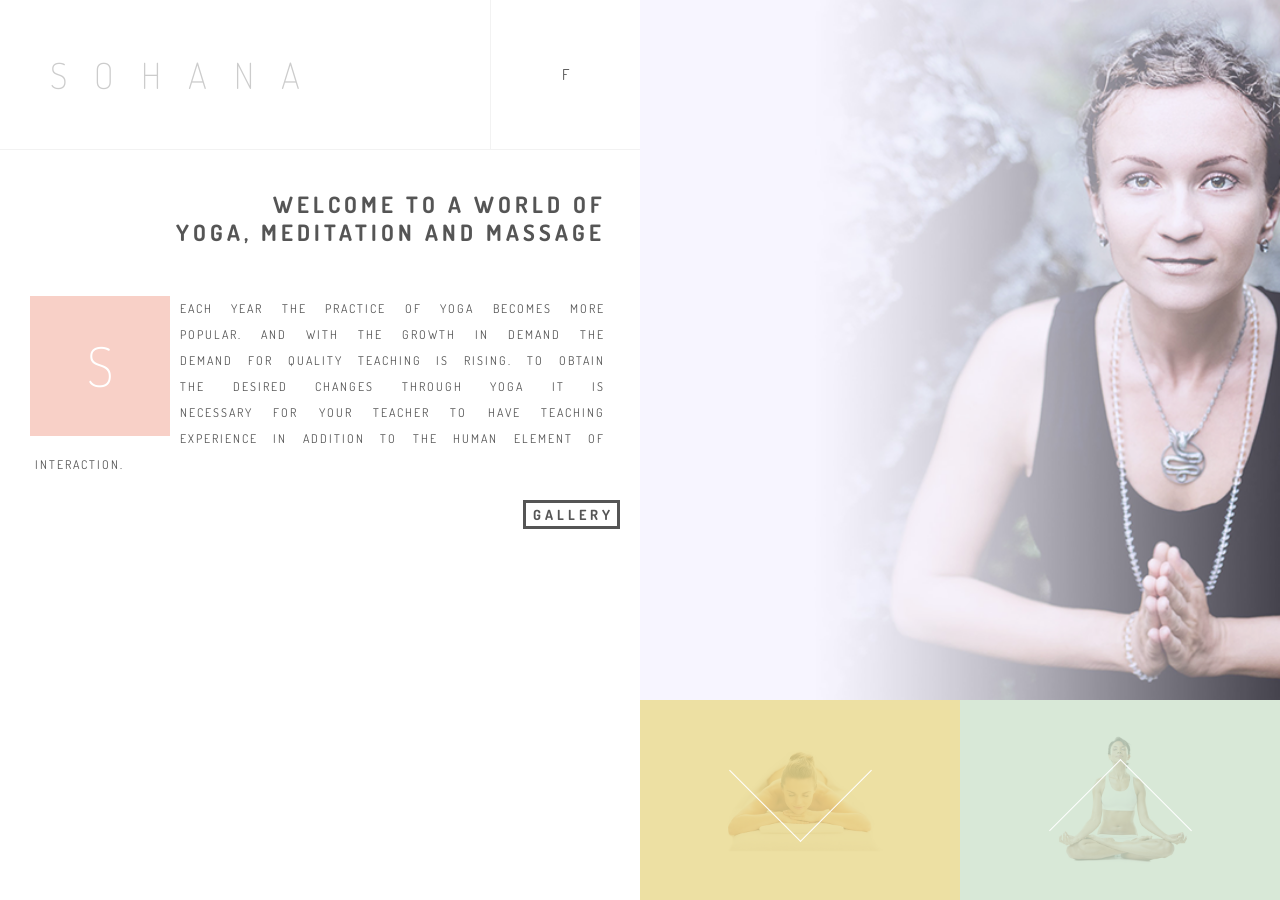
==== commit 88eeec52: "16e" ====
--- a/newsite/index.html
+++ b/newsite/index.html
@@ -11,17 +11,20 @@
         <link rel="shortcut icon" href="../favicon.ico"> 
         <link rel="stylesheet" type="text/css" href="css/style.css" />
 		<link href='http://fonts.googleapis.com/css?family=Dosis:200,400,700' rel='stylesheet' type='text/css'>
-		<script type="text/javascript" src="js/modernizr.custom.79639.js"></script>
+		<script type="text/javascript" src="js/modernizr.custom.js"></script>
 		<noscript><link rel="stylesheet" type="text/css" href="css/noscript.css" /></noscript>
 		<!--[if lte IE 8]><link rel="stylesheet" type="text/css" href="css/noscript.css" /><![endif]-->
     </head>
     <body>
 	
-		
+		<div id="page-preloader"><span class="spinner"></span></div>
 		<section id="ps-container" class="ps-container">
 		
 			<div class="ps-header">
 				<h1>S O H A N A</h1>
+				<ul class="contacts">
+					<li><a href="#">f</a></li>
+				</ul>
 			</div><!-- /ps-header -->
 			
 			<div class="ps-contentwrapper">
@@ -30,35 +33,53 @@
 					<h2>Welcome to a world of <br> yoga, meditation and massage</h2>
 					<span class="ps-price">S</span>
 					<p>Each year the practice of yoga becomes more popular. And with the growth in demand the demand for quality teaching is rising. To obtain the desired changes through yoga it is necessary for your teacher to have teaching experience in addition to the human element of interaction.</p>
-					<a href="#">More</a>
+					<a href="layout-multi.html">Gallery</a>
 				</div>
 				
 				<div class="ps-content">
 					<h2>Meditation</h2>
 					<span class="ps-price">S</span>
-					<p>In our society there is a certain stereotype about Meditation. I want to dispel this myth: the practice of meditation can be both passive and active. Most people have heard only of passive meditation involving motionless sitting. </p>
-					<a href="#">More</a>
+					<div class="Hid">
+					<p>In our society there is a certain stereotype about Meditation. I want to dispel this myth: the practice of meditation can be both passive and active. Most people have heard only of passive meditation involving motionless sitting. Not every average person in the world can sink into a passive meditation. Our restless and unruly mind will not allow itself so silenced easily. Therefore, there is dynamic meditation to calm the mind through the active work with the body. These practices are also referred to as energy practices. I would like to introduce these methods to you.</p>
+					<p>Kundalini – is a dynamic meditation technique developed by Osho Rajneesh. When you go into meditation – Kundalini shaking, let it happen rather than do it. Stand silently, feel it coming, and when your body starts to tremble a little – help it, but without strong-willed efforts. Enjoy it, feel the bliss, let it happen, welcome it and keep it. If you’re forcing it you will only exercise your physical body. The shaking will be, but only on the surface, it will unlikely penetrate into your depths. You will remain solid – stone-like inside, you’ll become a manipulator, a doer, and the body will simply follow you.</p>
+					</div>
 				</div>
 				
 				<div class="ps-content">
-					<h2>About</h2>
+					<h2>Yoga</h2>
 					<span class="ps-price">S</span>
-					<p>Frame made of layer-glued bent birch; a very strong and durable material. High back provides great support for your neck. Sheepskin has natural insulating properties, which make it feel warm and cosy to sit on. Extra cushions are available for variation and renewal.</p>
-					<a href="#">More</a>
+					<div class="Hid">
+					<p>Nowadays, people are increasingly aware of the need to pay more attention to their bodies, in order to be able to relax and relieve growing internal tension. The human body keeps the memory of all that has happened to it during a person’s life. These memories can have a positive or negative impact on our well-being, and ultimately on the quality and usefulness of our lives. Since ancient times, people have known that correct manipulation of the body can solve many problems - both physical and psychological. 
+The unity of mind, body and emotions means that disease in one domain can affect the others. </p>
+					<p>Universal Yoga - a complete system of yoga that contains the methods of practical level development: physical, energetic, mental, mental, strong-willed and karmic shell of a human being and implies full knowledge of practitioners.
+Universal Style includes both the best methodological quality of other existing styles of yoga and personal copyrights methodological developments of Andrei Lappa - creator of this trend yoga.</p>
+<p>A distinctive feature of Universal Yoga - Mandala is the construction of spatial asana, vinyasa, pranayama, mantra and visualization, with rotations in space. Practice of Universal Yoga is performed on two mats placed on the cross or a standard yoga mat for multi-variant motions in space</p>
+<p>During practice of Universal yoga you will learn little-known asanas for hands and feel balanced energy effect after the training sequences, harmoniously arranged in space.</p>
+<p>Perfect system can provide the needs of everyone - from the beginner to the active practice., you can achieve a harmonious state of mind and body if you correctly assess your capabilities and your actual level of training.</p>
+					</div>
+					
 				</div>
-				
+
 				<div class="ps-content">
-					<h2>Mellby</h2>
+					<h2>Professional Massage</h2>
 					<span class="ps-price">S</span>
-					<p>Easy to keep clean; removable, machine washable cover. Seat cushion with a top layer of memory foam; moulds to the precise contours of your body and regains its shape when you get up.</p>
-					<a href="#">More</a>
-				</div>
-				
-				<div class="ps-content">
-					<h2>Professional Massage by a Certified Professional in Eastern Bodywork Techniques.</h2>
-					<span class="ps-price">S</span>
-					<p>Nowadays, people are increasingly aware of the need to pay more attention to their bodies, in order to be able to relax and relieve growing internal tension. The human body keeps the memory of all that has happened to it during a person’s life.  
+					<div class="Hid">
+					<p>Nowadays, people are increasingly aware of the need to pay more attention to their bodies, in order to be able to relax and relieve growing internal tension. The human body keeps the memory of all that has happened to it during a person’s life. These memories can have a positive or negative impact on our well-being, and ultimately on the quality and usefulness of our lives. Since ancient times, people have known that correct manipulation of the body can solve many problems - both physical and psychological. 
+The unity of mind, body and emotions means that disease in one domain can affect the others. Likewise, positive growth and healing in one domain can also affect the others. 
 </p>
+
+<p>Thai massage (yoga-massage) - is a holistic system of healing that uses a number of principles and techniques to influence health such as deep pressure on muscle tissue, passive exercise, postures reminiscent of those used in yoga, muscle and ligament stretching, soft opening of joints, and energy flow activation through impact on energy lines and acupuncture points. This kind of massage is very effective for the recovery of the musculoskeletal system, helping to restore mobility to the spine and joints. 
+</p>
+
+<p>Most of this bodily In practice, Thai Massage resembles a passive yoga: it uses stretching, twisting and pressing with the fingers, palms, elbows, knees and feet and is administered in comfortable clothes, lying on a mat. 
+</p>
+
+<p>During a massage session smooth, deep and gentle movements are applied at the same measured pace, gradually changing the electrical activity of the brain, taking it to a slower mode. 
+</p>
+<p>Every part of the body is worked on from the heels up to the crown, restoring harmony and balance to all its systems.
+The session ends with a facial massage, removing the last signs of stress, reflected in the form of facial grimaces and wrinkles, returning a relaxed look to the face, and leaving patients feeling relaxed, refreshed and energized. The results from one Thai massage session are comparable to three-days of outdoor recreation. </p>
+<p>The effects of massage: removal of muscle spasms and headaches, deep relaxation, stress relief, improved flexibility of the spine, improved joint and ligament mobility, improved blood supply to internal organs, detoxification, a strengthened the immune system, and rejuvenation of the body as an overall result, </p>
+					</Div>
 					<a href="#">More</a>
 				</div>
 				
@@ -67,10 +88,11 @@
 			<div class="ps-slidewrapper">
 			
 				<div class="ps-slides">
-					<div style="background-image:url(images/1.jpg);"></div>
+					<div style="background:url(images/1.jpg) #fff right top no-repeat; -webkit-background-size: auto 100%;
+	-moz-background-size: auto 100%;
+	background-size: auto 100%; "></div>
 					<div style="background-image:url(images/2.jpg);"></div>
 					<div style="background-image:url(images/3.jpg);"></div>
-					<div style="background-image:url(images/4.jpg);"></div>
 					<div style="background-image:url(images/5.jpg);"></div>
 				</div>
 				
--- a/newsite/css/style.css
+++ b/newsite/css/style.css
@@ -40,18 +40,22 @@
 	height: 150px;
 	z-index: 1001;
 	background: #fff;
+	border-bottom: 1px solid #f2f2f2;
 }
 
 .ps-header h1 {
 	color: #ccc;
 	line-height: 150px;
+	float: left;
 	margin: 0;
 	padding: 0 50px;
 	font-weight: 200;
 	font-size: 36px;
 	letter-spacing: 10px;
-	border-bottom: 1px solid #f2f2f2;
-}
+	
+}
+
+.ps-header .contacts li p{}
 
 .ps-contentwrapper {
 	top: 150px;
@@ -60,11 +64,21 @@
 	z-index: 1000;
 }
 
+.Hid {
+	overflow: scroll;
+	position: relative;
+	top: 0;
+	bottom:0;
+	height: 100%;
+	border-left: 1px solid #f2f2f2;
+	border-top: 1px solid #f2f2f2;
+}
+
 .ps-content {
 	background: #fff;
 	width: 100%;
 	height: 100%;
-	padding: 50px;
+	padding: 20px;
 }
 
 .ps-content h2 {
@@ -73,6 +87,25 @@
 	margin: 10px 0 30px;
 	text-align: right;
 	font-weight: 700;
+}
+
+#page-preloader {
+    position: fixed;
+    left: 0;
+    top: 0;
+    right: 0;
+    bottom: 0;
+    background: #fff;
+    z-index: 100500;
+}
+
+#page-preloader .spinner {
+    width: 200px;
+    height: 200px;
+    position: absolute;
+    left: 50%;
+    top: 50%;
+    margin: -100px 0 0 -100px;
 }
 
 .ps-content p {
@@ -83,8 +116,7 @@
 	padding: 10px 15px;
 	font-weight: 400;
 	text-align: justify;
-	border-left: 1px solid #f2f2f2;
-	border-top: 1px solid #f2f2f2;
+
 }
 
 .ps-content span.ps-price {
@@ -284,12 +316,22 @@
 	}
 }
 
-
-
-
-
-
-
-
-
-
+.contacts a {
+	float: right;
+	border-left: 1px solid #f2f2f2;
+	height: 150px;
+	display: block;
+	width: 150px;
+	text-align: center;
+	line-height: 150px;
+}
+
+
+
+
+
+
+
+
+
+
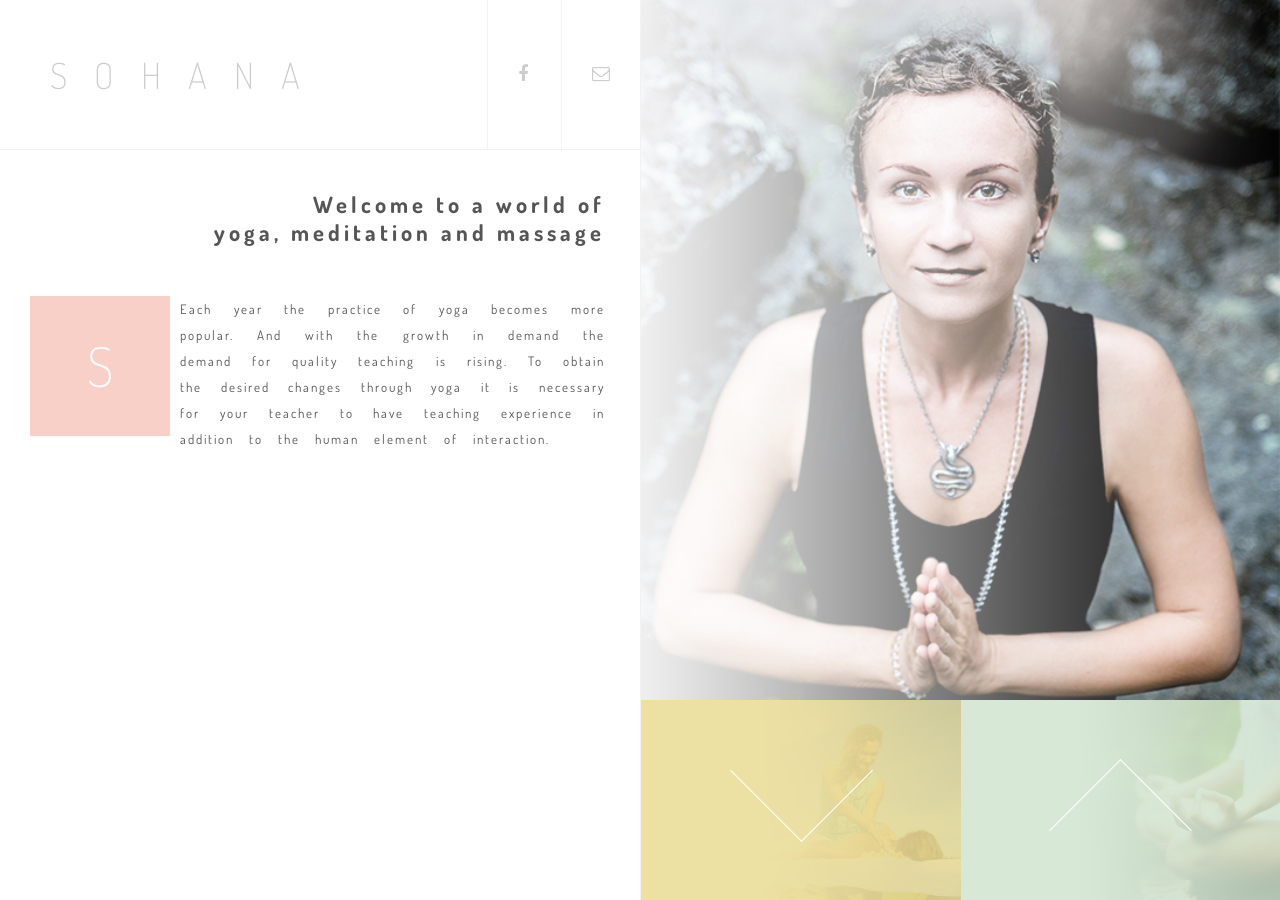
==== commit 2696cbdf: "18apr" ====
--- a/newsite/index.html
+++ b/newsite/index.html
@@ -10,6 +10,7 @@
         <meta name="author" content="" />
         <link rel="shortcut icon" href="../favicon.ico"> 
         <link rel="stylesheet" type="text/css" href="css/style.css" />
+        <link rel="stylesheet" type="text/css" href="css/font-awesome.min.css" />
 		<link href='http://fonts.googleapis.com/css?family=Dosis:200,400,700' rel='stylesheet' type='text/css'>
 		<script type="text/javascript" src="js/modernizr.custom.js"></script>
 		<noscript><link rel="stylesheet" type="text/css" href="css/noscript.css" /></noscript>
@@ -22,8 +23,11 @@
 		
 			<div class="ps-header">
 				<h1>S O H A N A</h1>
-				<ul class="contacts">
-					<li><a href="#">f</a></li>
+				<ul>
+					<li><a href="https://www.facebook.com/indi.anka?fref=ts"><i class="fa fa-facebook" aria-hidden="true"></i>
+</a></li>
+					<li><a href="mailto:info@sohana.ru"><i class="fa fa-envelope-o" aria-hidden="true"></i>
+</a></li>
 				</ul>
 			</div><!-- /ps-header -->
 			
@@ -33,7 +37,7 @@
 					<h2>Welcome to a world of <br> yoga, meditation and massage</h2>
 					<span class="ps-price">S</span>
 					<p>Each year the practice of yoga becomes more popular. And with the growth in demand the demand for quality teaching is rising. To obtain the desired changes through yoga it is necessary for your teacher to have teaching experience in addition to the human element of interaction.</p>
-					<a href="layout-multi.html">Gallery</a>
+					
 				</div>
 				
 				<div class="ps-content">
@@ -80,7 +84,7 @@
 The session ends with a facial massage, removing the last signs of stress, reflected in the form of facial grimaces and wrinkles, returning a relaxed look to the face, and leaving patients feeling relaxed, refreshed and energized. The results from one Thai massage session are comparable to three-days of outdoor recreation. </p>
 <p>The effects of massage: removal of muscle spasms and headaches, deep relaxation, stress relief, improved flexibility of the spine, improved joint and ligament mobility, improved blood supply to internal organs, detoxification, a strengthened the immune system, and rejuvenation of the body as an overall result, </p>
 					</Div>
-					<a href="#">More</a>
+					
 				</div>
 				
 			</div><!-- /ps-contentwrapper -->
--- a/newsite/css/style.css
+++ b/newsite/css/style.css
@@ -18,7 +18,6 @@
 	width: 100%;
 	height: 100%;
 	overflow: hidden;
-	text-transform: uppercase;
 	color: #555;
 	background: #fff;
 }
@@ -50,7 +49,6 @@
 	margin: 0;
 	padding: 0 50px;
 	font-weight: 200;
-	font-size: 36px;
 	letter-spacing: 10px;
 	
 }
@@ -72,6 +70,7 @@
 	height: 100%;
 	border-left: 1px solid #f2f2f2;
 	border-top: 1px solid #f2f2f2;
+	padding-bottom: 40px;
 }
 
 .ps-content {
@@ -110,7 +109,7 @@
 
 .ps-content p {
 	line-height: 26px;
-	font-size: 12px;
+	font-size: 13px;
 	letter-spacing: 2px;
 	word-spacing: 10px;
 	padding: 10px 15px;
@@ -155,6 +154,7 @@
 	top: 0px;
 	height: 100%;
 	overflow: hidden;
+	border-left: 1px solid #f2f2f2;
 }
 
 .ps-slides {
@@ -166,7 +166,7 @@
 .ps-slides > div {
 	width: 100%;
 	height: 100%;
-	box-shadow: inset 0 0 0 9999px rgba(179,157,250,0.1);
+	
 }
 
 .ps-slidewrapper > nav {
@@ -235,7 +235,7 @@
 .ps-slides > div,
 .ps-slidewrapper > nav > a {
 	background-color: #fff;
-	background-position: center top;
+	background-position: right top;
 	background-repeat: no-repeat;
 	-webkit-background-size: auto 100%;
 	-moz-background-size: auto 100%;
@@ -250,15 +250,58 @@
 	transition: top 400ms ease-out;
 }
 
+.ps-header ul {
+	float: right;
+	line-height: 150px;
+}
+
+.ps-header ul li {
+	display: inline-block;
+	border-left:1px solid #f2f2f2;
+
+}
+
+.ps-header ul li a {
+	display: block;
+	
+}
+
+.ps-header ul li i {
+	font-size: 18px;
+	color: #ccc;
+}
+
+@media screen and (min-width: 860px) {
+	.ps-header ul li a {
+	padding: 0 30px;
+	
+}
+
+	.ps-header h1 {
+	font-size: 36px;
+	
+}
+}
+
 @media screen and (max-width: 860px) {
 
 	.js .ps-container > div {
 		width: 100%;
 	}
+	
+	.ps-header h1 {
+	font-size: 30px;
+	
+}
 
 	.js .ps-header {
 		height: 50px;
 	}
+	
+	.ps-header ul li a {
+		padding: 0 15px;
+	}
+	
 
 	.js .ps-header h1 {
 		line-height: 50px;
@@ -266,6 +309,10 @@
 		letter-spacing: 4px;
 		
 	}
+	
+	.ps-header ul {
+	line-height: 50px;
+}
 
 	.js .ps-slides {
 		bottom: 320px;
@@ -316,22 +363,13 @@
 	}
 }
 
-.contacts a {
-	float: right;
-	border-left: 1px solid #f2f2f2;
-	height: 150px;
-	display: block;
-	width: 150px;
-	text-align: center;
-	line-height: 150px;
-}
-
-
-
-
-
-
-
-
-
-
+
+
+
+
+
+
+
+
+
+
